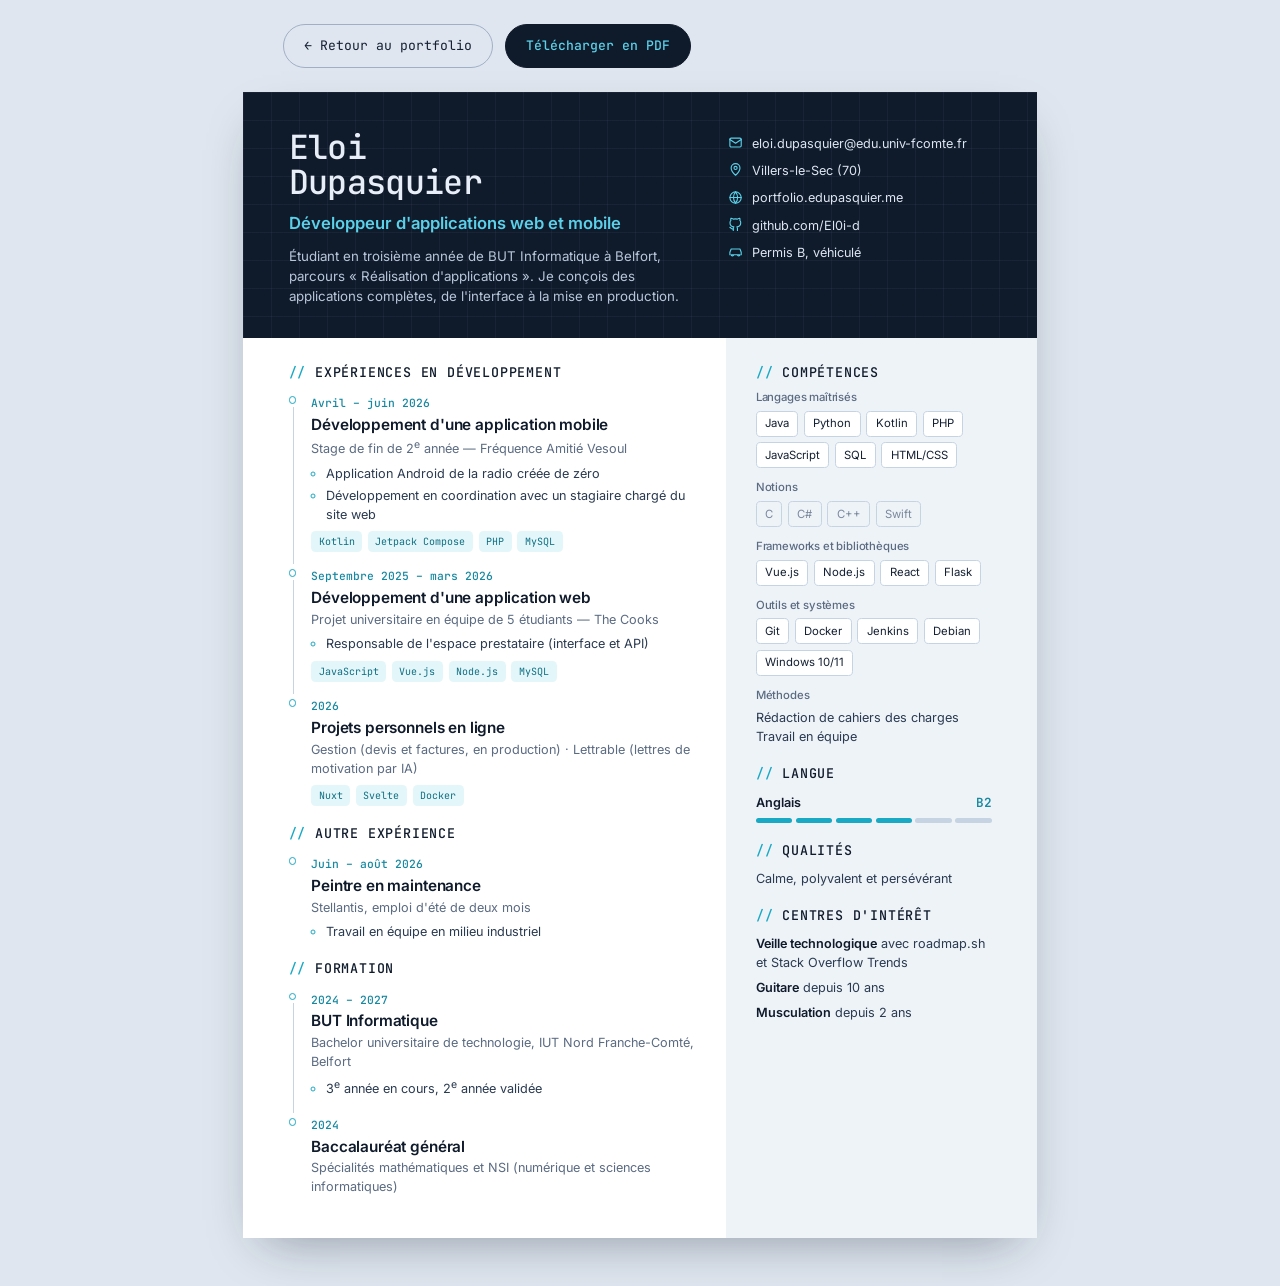
==== cv/index.html @ 11e201c0 "Ajoute des animations et interactions légères (à tester) Terminal animé en tête, lueur de la grille " ====
<!DOCTYPE html>
<html lang="fr">
<head>
<meta charset="UTF-8" />
<meta name="viewport" content="width=device-width, initial-scale=1.0, viewport-fit=cover" />
<title>CV — Eloi Dupasquier, étudiant en BUT Informatique</title>
<meta name="description" content="CV d'Eloi Dupasquier : BUT Informatique (parcours Réalisation d'applications), stage de développement mobile Android, projets Vue.js, Node.js et PHP." />
<meta name="author" content="Eloi Dupasquier" />
<meta name="theme-color" content="#0f1a2b" />
<link rel="canonical" href="https://portfolio.edupasquier.me/cv/" />
<link rel="icon" type="image/svg+xml" href="../favicon.svg" />
<link rel="preconnect" href="https://fonts.googleapis.com" />
<link rel="preconnect" href="https://fonts.gstatic.com" crossorigin />
<link href="https://fonts.googleapis.com/css2?family=Inter:wght@400;500;600&family=JetBrains+Mono:wght@400;500&display=swap" rel="stylesheet" />
<link rel="stylesheet" href="../assets/style.css?v=4" />
</head>
<body class="cv-body">
<a class="skip-link" href="#cv">Aller au CV</a>

<div class="cv-actions">
  <a class="button" href="../index.html">← Retour au portfolio</a>
  <a class="button button--plein" href="eloi-dupasquier-cv.pdf" download>Télécharger en PDF</a>
</div>

<main class="cv" id="cv">
  <header class="cv-top">
    <div>
      <h1>Eloi<br />Dupasquier</h1>
      <p class="cv-role">Développeur d'applications web et mobile</p>
      <p class="cv-intro">Étudiant en troisième année de BUT Informatique à Belfort, parcours « Réalisation d'applications ». Je conçois des applications complètes, de l'interface à la mise en production.</p>
    </div>
    <ul class="cv-coords">
      <li><svg viewBox="0 0 24 24" aria-hidden="true"><rect x="3" y="5" width="18" height="14" rx="2"/><path d="m3 7 9 6 9-6"/></svg><a href="mailto:eloi.dupasquier@edu.univ-fcomte.fr">eloi.dupasquier@edu.univ-fcomte.fr</a></li>
      <li><svg viewBox="0 0 24 24" aria-hidden="true"><path d="M12 21s-7-6.2-7-11.5a7 7 0 0 1 14 0C19 14.8 12 21 12 21Z"/><circle cx="12" cy="9.5" r="2.5"/></svg>Villers-le-Sec (70)</li>
      <li><svg viewBox="0 0 24 24" aria-hidden="true"><circle cx="12" cy="12" r="9"/><path d="M3 12h18M12 3a14 14 0 0 1 0 18M12 3a14 14 0 0 0 0 18"/></svg><a href="https://portfolio.edupasquier.me">portfolio.edupasquier.me</a></li>
      <li><svg viewBox="0 0 24 24" aria-hidden="true"><path d="M9 19c-4 1.3-4-2-6-2.5m12 5v-3.5a3 3 0 0 0-.9-2.3c3-.3 6.1-1.5 6.1-6.6a5.1 5.1 0 0 0-1.4-3.6 4.8 4.8 0 0 0-.1-3.5s-1.1-.4-3.7 1.4a12.6 12.6 0 0 0-6.6 0C5.8 1.6 4.7 2 4.7 2a4.8 4.8 0 0 0-.1 3.5 5.1 5.1 0 0 0-1.4 3.6c0 5.1 3.1 6.3 6.1 6.6a3 3 0 0 0-.9 2.3v3.5"/></svg><a href="https://github.com/el0i-d">github.com/El0i-d</a></li>
      <li><svg viewBox="0 0 24 24" aria-hidden="true"><path d="M5 17h14M5 17a2 2 0 1 0 4 0m6 0a2 2 0 1 0 4 0M3 17v-4l2-5h14l2 5v4"/></svg>Permis B, véhiculé</li>
    </ul>
  </header>

  <div class="cv-main">
    <section class="cv-block">
      <h2>Expériences en développement</h2>
      <ol class="cv-tl">
        <li>
          <span class="cv-when">Avril – juin 2026</span>
          <h3>Développement d'une application mobile</h3>
          <p class="cv-sub">Stage de fin de 2<sup>e</sup> année — Fréquence Amitié Vesoul</p>
          <ul>
            <li>Application Android de la radio créée de zéro</li>
            <li>Développement en coordination avec un stagiaire chargé du site web</li>
          </ul>
          <div class="cv-tags"><span>Kotlin</span><span>Jetpack Compose</span><span>PHP</span><span>MySQL</span></div>
        </li>
        <li>
          <span class="cv-when">Septembre 2025 – mars 2026</span>
          <h3>Développement d'une application web</h3>
          <p class="cv-sub">Projet universitaire en équipe de 5 étudiants — The Cooks</p>
          <ul>
            <li>Responsable de l'espace prestataire (interface et API)</li>
          </ul>
          <div class="cv-tags"><span>JavaScript</span><span>Vue.js</span><span>Node.js</span><span>MySQL</span></div>
        </li>
        <li>
          <span class="cv-when">2026</span>
          <h3>Projets personnels en ligne</h3>
          <p class="cv-sub">Gestion (devis et factures, en production) · Lettrable (lettres de motivation par IA)</p>
          <div class="cv-tags"><span>Nuxt</span><span>Svelte</span><span>Docker</span></div>
        </li>
      </ol>
    </section>

    <section class="cv-block">
      <h2>Autre expérience</h2>
      <ol class="cv-tl">
        <li>
          <span class="cv-when">Juin – août 2026</span>
          <h3>Peintre en maintenance</h3>
          <p class="cv-sub">Stellantis, emploi d'été de deux mois</p>
          <ul>
            <li>Travail en équipe en milieu industriel</li>
          </ul>
        </li>
      </ol>
    </section>

    <section class="cv-block">
      <h2>Formation</h2>
      <ol class="cv-tl">
        <li>
          <span class="cv-when">2024 – 2027</span>
          <h3>BUT Informatique</h3>
          <p class="cv-sub">Bachelor universitaire de technologie, IUT Nord Franche-Comté, Belfort</p>
          <ul>
            <li>3<sup>e</sup> année en cours, 2<sup>e</sup> année validée</li>
          </ul>
        </li>
        <li>
          <span class="cv-when">2024</span>
          <h3>Baccalauréat général</h3>
          <p class="cv-sub">Spécialités mathématiques et NSI (numérique et sciences informatiques)</p>
        </li>
      </ol>
    </section>
  </div>

  <aside class="cv-side">
    <section class="cv-block">
      <h2>Compétences</h2>
      <h3>Langages maîtrisés</h3>
      <div class="cv-chips"><span>Java</span><span>Python</span><span>Kotlin</span><span>PHP</span><span>JavaScript</span><span>SQL</span><span>HTML/CSS</span></div>
      <h3>Notions</h3>
      <div class="cv-chips cv-chips--faible"><span>C</span><span>C#</span><span>C++</span><span>Swift</span></div>
      <h3>Frameworks et bibliothèques</h3>
      <div class="cv-chips"><span>Vue.js</span><span>Node.js</span><span>React</span><span>Flask</span></div>
      <h3>Outils et systèmes</h3>
      <div class="cv-chips"><span>Git</span><span>Docker</span><span>Jenkins</span><span>Debian</span><span>Windows 10/11</span></div>
      <h3>Méthodes</h3>
      <p>Rédaction de cahiers des charges<br />Travail en équipe</p>
    </section>

    <section class="cv-block">
      <h2>Langue</h2>
      <div class="cv-lang"><span>Anglais</span><span>B2</span></div>
      <div class="cv-bar" aria-hidden="true"><i class="on"></i><i class="on"></i><i class="on"></i><i class="on"></i><i></i><i></i></div>
    </section>

    <section class="cv-block">
      <h2>Qualités</h2>
      <p>Calme, polyvalent et persévérant</p>
    </section>

    <section class="cv-block">
      <h2>Centres d'intérêt</h2>
      <p><strong>Veille technologique</strong> avec roadmap.sh et Stack Overflow Trends</p>
      <p><strong>Guitare</strong> depuis 10 ans</p>
      <p><strong>Musculation</strong> depuis 2 ans</p>
    </section>
  </aside>
</main>
</body>
</html>
---- assets/style.css ----
/* =========================================================
   Portfolio — Eloi Dupasquier
   Direction artistique « blueprint », version aérée :
   fond bleu nuit, grille très discrète, JetBrains Mono pour
   les repères, Inter pour le texte, accent cyan rare.
   Peu de cadres : c'est l'espace qui sépare les blocs.
   Tous les réglages visuels sont dans :root.
   ========================================================= */

:root {
  --bg: #0f1a2b;
  --bg-soft: rgba(255, 255, 255, 0.028);
  --grid: rgba(147, 166, 194, 0.055);
  --line: rgba(147, 166, 194, 0.16);
  --text: #e8eef7;
  --muted: #9cadc8;
  --accent: #5ad1e8;
  --accent-soft: rgba(90, 209, 232, 0.1);

  --font-sans: "Inter", system-ui, -apple-system, "Segoe UI", sans-serif;
  --font-mono: "JetBrains Mono", ui-monospace, "SFMono-Regular", Menlo, monospace;

  --wrap: 68rem;
  --narrow: 42rem;
  --gutter: 1.25rem;
  --section: clamp(4.5rem, 11vw, 8rem);
  --radius: 10px;
}

@media (min-width: 48rem) {
  :root { --gutter: 2.5rem; }
}

/* ---------- Base ---------- */

*,
*::before,
*::after { box-sizing: border-box; }

html {
  -webkit-text-size-adjust: 100%;
  text-size-adjust: 100%;
  scroll-behavior: smooth;
}

@media (prefers-reduced-motion: reduce) {
  html { scroll-behavior: auto; }
  *, *::before, *::after { transition: none !important; animation: none !important; }
}

body {
  margin: 0;
  background-color: var(--bg);
  /* Grille du plan, très discrète. */
  background-image:
    linear-gradient(var(--grid) 1px, transparent 1px),
    linear-gradient(90deg, var(--grid) 1px, transparent 1px);
  background-size: 56px 56px;
  color: var(--text);
  font-family: var(--font-sans);
  font-size: 1.0625rem;
  line-height: 1.7;
  -webkit-font-smoothing: antialiased;
  overflow-x: hidden;
}

img { max-width: 100%; height: auto; display: block; }

a { color: var(--accent); text-underline-offset: 3px; }
a:hover { text-decoration-thickness: 2px; }

:focus-visible { outline: 2px solid var(--accent); outline-offset: 3px; border-radius: 2px; }

h1, h2, h3 { line-height: 1.2; margin: 0 0 0.75rem; font-weight: 600; letter-spacing: -0.015em; }
p { margin: 0 0 1.1rem; }
ul { margin: 0 0 1.1rem; padding-left: 1.2rem; }
li { margin-bottom: 0.5rem; }
li::marker { color: var(--accent); }
strong { font-weight: 600; color: var(--text); }
code { font-family: var(--font-mono); font-size: 0.88em; color: var(--accent); }

.wrap { width: 100%; max-width: var(--wrap); margin: 0 auto; padding: 0 var(--gutter); }

/* Les ancres ne passent pas sous l'en-tête collant. */
[id] { scroll-margin-top: 5rem; }

.skip-link {
  position: absolute; left: 1rem; top: -3rem; z-index: 10;
  padding: 0.5rem 1rem; background: var(--accent); color: var(--bg); font-family: var(--font-mono);
}
.skip-link:focus { top: 1rem; }

/* Petites étiquettes monospace : le « langage » du plan. */
.label {
  display: inline-block;
  font-family: var(--font-mono);
  font-size: 0.75rem;
  letter-spacing: 0.06em;
  text-transform: uppercase;
  color: var(--muted);
}
.label::before { content: "// "; color: var(--accent); }
.mono { font-family: var(--font-mono); }

/* ---------- En-tête ---------- */

.site-header {
  position: sticky; top: 0; z-index: 5;
  background: rgba(15, 26, 43, 0.82);
  -webkit-backdrop-filter: blur(10px);
  backdrop-filter: blur(10px);
  border-bottom: 1px solid var(--line);
}
.header-inner { display: flex; align-items: center; justify-content: space-between; gap: 1rem; min-height: 3.75rem; }

.monogram { display: inline-flex; align-items: center; gap: 0.65rem; color: var(--text); text-decoration: none; font-family: var(--font-mono); font-size: 0.85rem; }
.monogram-mark { display: grid; place-items: center; width: 2rem; height: 2rem; border: 1px solid var(--accent); border-radius: 6px; color: var(--accent); font-weight: 500; font-size: 0.8rem; }

.nav { display: flex; align-items: center; gap: 1.5rem; font-family: var(--font-mono); font-size: 0.78rem; }
.nav a { color: var(--muted); text-decoration: none; white-space: nowrap; padding: 0.5rem 0; }
.nav a:hover { color: var(--text); }
.nav .nav-cv { color: var(--accent); border: 1px solid var(--accent); border-radius: 999px; padding: 0.35rem 0.85rem; }
.nav .nav-cv:hover { background: var(--accent-soft); color: var(--accent); }

/* Petit écran : le menu passe à la ligne, tout reste visible. */
@media (max-width: 52rem) {
  .monogram-text { display: none; }
  .header-inner { padding-top: 0.45rem; padding-bottom: 0.45rem; }
  .nav { flex: 1; flex-wrap: wrap; justify-content: flex-end; gap: 0 1rem; }
  .nav a { min-height: 2.25rem; display: inline-flex; align-items: center; }
  [id] { scroll-margin-top: 7rem; }
}

/* ---------- Boutons ---------- */

.button {
  display: inline-flex; align-items: center; gap: 0.4rem;
  min-height: 44px; padding: 0.7rem 1.25rem;
  border: 1px solid var(--line); border-radius: 999px;
  color: var(--text); background: transparent;
  font-family: var(--font-mono); font-size: 0.82rem; text-decoration: none; cursor: pointer;
  transition: border-color 0.15s ease, background 0.15s ease;
}
.button:hover { border-color: var(--accent); }
.button--plein { background: var(--accent); border-color: var(--accent); color: var(--bg); font-weight: 500; }
.button--plein:hover { background: #7adcee; }

/* ---------- Sections ---------- */

.section { padding: var(--section) 0 0; }
.section:last-of-type { padding-bottom: var(--section); }
.section-head { margin-bottom: clamp(2rem, 5vw, 3.5rem); max-width: var(--narrow); }
.section-head h2 { font-size: clamp(1.9rem, 5vw, 2.75rem); margin: 0.75rem 0; }
.section-head p { color: var(--muted); margin: 0; font-size: 1.05rem; }
.sub-head { margin: clamp(2.5rem, 6vw, 4rem) 0 2rem; }

/* ---------- Héro / À propos ---------- */

.hero { padding: clamp(4rem, 12vw, 9rem) 0 0; }
.hero-id { font-family: var(--font-mono); font-size: clamp(1.7rem, 6.5vw, 3.6rem); font-weight: 500; letter-spacing: -0.02em; margin: 0 0 1rem; }
.hero-id .bracket { color: var(--accent); font-weight: 400; }
.hero-sub { font-family: var(--font-mono); color: var(--muted); font-size: 0.85rem; margin-bottom: 2.75rem; }
.hero-sub::before { content: "> "; color: var(--accent); }
.hero-lead { font-size: clamp(1.4rem, 3.6vw, 2.1rem); line-height: 1.35; max-width: 30ch; margin-bottom: 2rem; letter-spacing: -0.01em; }
.hero-text { color: var(--muted); max-width: var(--narrow); }
.hero-actions { display: flex; flex-wrap: wrap; gap: 0.75rem; margin-top: 2.25rem; }

/* Qualités : trois colonnes, sans cadre. */
.traits { display: grid; gap: 2rem; grid-template-columns: 1fr; margin-top: clamp(3.5rem, 8vw, 5.5rem); padding-top: 2.5rem; border-top: 1px solid var(--line); }
@media (min-width: 48rem) { .traits { grid-template-columns: repeat(3, 1fr); gap: 3rem; } }
.trait h3 { font-size: 1.05rem; margin-bottom: 0.5rem; }
.trait h3::before { content: "— "; color: var(--accent); }
.trait p { color: var(--muted); font-size: 0.95rem; margin: 0; }

/* ---------- Projets ---------- */

/* Rangée : image + texte, en alternance sur grand écran. */
.row { display: grid; gap: 2rem; grid-template-columns: 1fr; align-items: center; margin-bottom: clamp(4rem, 9vw, 6.5rem); }
.row:last-child { margin-bottom: 0; }
@media (min-width: 56rem) {
  .row { grid-template-columns: 1.15fr 1fr; gap: 4.5rem; }
  .row--inverse .row-media { order: 2; }
}
.row-media { border-radius: var(--radius); overflow: hidden; background: var(--bg-soft); box-shadow: 0 30px 60px -30px rgba(0, 0, 0, 0.6); }
.row-media img { width: 100%; }
.row-media--phones { display: flex; gap: 1rem; justify-content: center; padding: 2rem 1rem 3.5rem; box-shadow: none; }
.row-media--phones img { width: 42%; max-width: 13rem; border-radius: 18px; box-shadow: 0 25px 50px -25px rgba(0, 0, 0, 0.7); }
.row-media--phones img:nth-child(2) { transform: translateY(1.5rem); }
.row-media--phone { display: flex; justify-content: center; padding: 2rem 1rem 0; box-shadow: none; max-height: 24rem; }
.row-media--phone img { width: 62%; max-width: 15rem; border-radius: 18px 18px 0 0; object-fit: cover; object-position: top; }
.row-body h3 { font-size: clamp(1.5rem, 3.5vw, 2rem); margin: 0.6rem 0 0.9rem; }
.row-body p { color: var(--muted); }

.stack { font-family: var(--font-mono); font-size: 0.78rem; color: var(--muted); margin: 1.25rem 0 1.5rem; }
.stack span + span::before { content: " · "; color: var(--accent); }

.link-arrow { font-family: var(--font-mono); font-size: 0.85rem; text-decoration: none; }
.link-arrow:hover { text-decoration: underline; }

/* Autres projets : simple liste. */
.list { list-style: none; padding: 0; margin: 0; border-top: 1px solid var(--line); }
.list li { margin: 0; border-bottom: 1px solid var(--line); }
.list a { display: grid; gap: 0.25rem 2rem; grid-template-columns: 1fr; padding: 1.5rem 0; color: var(--text); text-decoration: none; }
@media (min-width: 48rem) { .list a { grid-template-columns: 13rem 1fr auto; align-items: baseline; } }
.list a:hover .list-title { color: var(--accent); }
.list-title { font-weight: 600; font-size: 1.1rem; transition: color 0.15s ease; }
.list-desc { color: var(--muted); font-size: 0.95rem; }
.list-meta { font-family: var(--font-mono); font-size: 0.75rem; color: var(--muted); white-space: nowrap; }

/* ---------- Compétences ---------- */

.skill-table { margin: 0 0 clamp(3.5rem, 8vw, 5rem); border-top: 1px solid var(--line); }
.skill-table > div { display: grid; grid-template-columns: 1fr; gap: 0.25rem 2rem; padding: 1rem 0; border-bottom: 1px solid var(--line); }
@media (min-width: 40rem) { .skill-table > div { grid-template-columns: 10rem 1fr; } }
.skill-table dt { font-family: var(--font-mono); font-size: 0.78rem; color: var(--accent); padding-top: 0.15rem; }
.skill-table dd { margin: 0; }
.skill-table .faible { color: var(--muted); }

.but { list-style: none; padding: 0; margin: 0; display: grid; gap: 0 3.5rem; grid-template-columns: 1fr; }
@media (min-width: 56rem) { .but { grid-template-columns: 1fr 1fr; } }
.but li { margin: 0; padding: 1.5rem 0; border-top: 1px solid var(--line); }
.but-head { display: flex; flex-wrap: wrap; justify-content: space-between; align-items: baseline; gap: 0.5rem 1rem; }
.but h3 { font-size: 1.05rem; margin: 0; }
.but h3 .mono { color: var(--accent); font-size: 0.8rem; margin-right: 0.5rem; font-weight: 400; }
.but p { color: var(--muted); font-size: 0.95rem; margin: 0.6rem 0 0; }
.but .proofs { font-size: 0.85rem; }

.level { display: inline-flex; align-items: center; gap: 0.6rem; font-family: var(--font-mono); font-size: 0.72rem; color: var(--muted); }
.level-bar { display: flex; gap: 3px; }
.level-bar span { width: 16px; height: 4px; border-radius: 2px; background: var(--line); }
.level-bar span.on { background: var(--accent); }

/* ---------- Parcours ---------- */

.timeline { list-style: none; padding: 0; margin: 0; max-width: var(--narrow); }
.timeline li { position: relative; padding: 0 0 2.5rem 2rem; margin: 0; border-left: 1px solid var(--line); }
.timeline li:last-child { padding-bottom: 0.5rem; }
.timeline li::before { content: ""; position: absolute; left: -5px; top: 0.5rem; width: 9px; height: 9px; border-radius: 50%; background: var(--bg); border: 2px solid var(--accent); }
.timeline .when { font-family: var(--font-mono); font-size: 0.75rem; color: var(--accent); }
.timeline h3 { font-size: 1.1rem; margin: 0.35rem 0 0.25rem; }
.timeline p { color: var(--muted); margin: 0; }

/* ---------- Veille ---------- */

.cols { display: grid; gap: 2.5rem; grid-template-columns: 1fr; }
@media (min-width: 48rem) { .cols { grid-template-columns: repeat(3, 1fr); gap: 3rem; } }
.cols h3 { font-family: var(--font-mono); font-size: 0.78rem; font-weight: 500; color: var(--accent); text-transform: uppercase; letter-spacing: 0.06em; margin-bottom: 1rem; }
.cols ul { list-style: none; padding: 0; margin: 0; }
.cols li { margin: 0 0 0.85rem; font-size: 0.95rem; color: var(--muted); }

/* ---------- Contact ---------- */

.contact-grid { display: grid; gap: 3.5rem; grid-template-columns: 1fr; }
@media (min-width: 56rem) { .contact-grid { grid-template-columns: 1.4fr 1fr; gap: 5rem; } }

.form { display: grid; gap: 1.5rem; }
.form-row { display: grid; gap: 1.5rem; grid-template-columns: 1fr; }
@media (min-width: 40rem) { .form-row { grid-template-columns: 1fr 1fr; } }
.field label { display: block; font-family: var(--font-mono); font-size: 0.75rem; color: var(--muted); margin-bottom: 0.5rem; }
.field input,
.field textarea {
  display: block;
  width: 100%;
  padding: 0.85rem 1rem;
  /* 16px minimum : sinon Safari iOS zoome dans le champ. */
  font: inherit;
  font-size: 1rem;
  color: var(--text);
  background: var(--bg-soft);
  border: 1px solid var(--line);
  border-radius: 8px;
  -webkit-appearance: none;
  appearance: none;
  transition: border-color 0.15s ease, background 0.15s ease;
}
.field input:focus, .field textarea:focus { outline: none; border-color: var(--accent); background: rgba(90, 209, 232, 0.04); }
.field textarea { min-height: 10rem; resize: vertical; }
.consent { display: flex; gap: 0.75rem; align-items: flex-start; font-size: 0.85rem; color: var(--muted); line-height: 1.55; }
.consent input { margin: 0.2rem 0 0; width: 1.15rem; height: 1.15rem; accent-color: var(--accent); flex: none; }
.form button { justify-self: start; }
.form button:disabled { opacity: 0.6; cursor: wait; }
.form-status { font-size: 0.92rem; min-height: 1.4rem; margin: 0; }
.form-status.ok { color: var(--accent); }
.form-status.err { color: #ffa392; }
.hp { position: absolute; left: -9999px; }

.contact-list { list-style: none; padding: 0; margin: 0; }
.contact-list li { margin: 0; border-bottom: 1px solid var(--line); }
.contact-list li:first-child { border-top: 1px solid var(--line); }
.contact-list a { display: block; padding: 1.1rem 0; text-decoration: none; color: var(--text); word-break: break-word; }
.contact-list a:hover .contact-val { color: var(--accent); }
.contact-list .label { display: block; margin-bottom: 0.2rem; }
.contact-val { font-family: var(--font-mono); font-size: 0.9rem; transition: color 0.15s ease; }

/* ---------- Pied de page ---------- */

.site-footer { padding: 2.5rem 0 3rem; border-top: 1px solid var(--line); color: var(--muted); font-family: var(--font-mono); font-size: 0.75rem; }

/* ---------- Fiches projets ---------- */

.case-hero { padding: clamp(3rem, 9vw, 6rem) 0 0; max-width: 52rem; }
.back { display: inline-block; font-family: var(--font-mono); font-size: 0.8rem; text-decoration: none; margin-bottom: 2.5rem; padding: 0.5rem 0; }
.case-hero h1 { font-size: clamp(2rem, 6vw, 3.25rem); margin: 0.75rem 0 1.25rem; }
.case-hero .lead { font-size: clamp(1.1rem, 2.6vw, 1.35rem); color: var(--muted); max-width: 46rem; line-height: 1.6; }

.facts { display: flex; flex-wrap: wrap; gap: 1.25rem 3rem; margin: 2.5rem 0 0; padding: 1.5rem 0; border-top: 1px solid var(--line); border-bottom: 1px solid var(--line); }
.facts dt { font-family: var(--font-mono); font-size: 0.7rem; color: var(--muted); text-transform: uppercase; letter-spacing: 0.06em; }
.facts dd { margin: 0.25rem 0 0; font-size: 0.98rem; }
.links { display: flex; flex-wrap: wrap; gap: 0.75rem; margin-top: 1.75rem; }
.note { font-size: 0.82rem; color: var(--muted); font-family: var(--font-mono); margin-top: 1rem; }

.case-body { max-width: var(--narrow); }
.case-section { padding-top: clamp(3.5rem, 8vw, 5rem); }
.case-section h2 { font-size: clamp(1.4rem, 3.5vw, 1.75rem); margin-bottom: 1.25rem; }
.case-section h2 .mono { display: block; font-size: 0.75rem; color: var(--accent); font-weight: 400; margin-bottom: 0.5rem; letter-spacing: 0.04em; }

/* Figures numérotées et expliquées. Elles débordent de la colonne de
   texte sur grand écran pour laisser respirer les captures. */
.figures { display: grid; gap: clamp(3rem, 7vw, 4.5rem); margin: 2.5rem 0 0; }
@media (min-width: 72rem) { .figures { width: min(calc(100% + 18rem), calc(100vw - 2 * var(--gutter))); } }
.figure { margin: 0; display: grid; gap: 1.25rem; grid-template-columns: 1fr; align-items: start; }
.figure img { border-radius: var(--radius); box-shadow: 0 30px 60px -30px rgba(0, 0, 0, 0.6); background: #fff; }
.figure--phone img { width: 58%; max-width: 13rem; border-radius: 18px; justify-self: center; }
@media (min-width: 40rem) {
  .figure--phone { grid-template-columns: 14rem 1fr; gap: 2.5rem; align-items: center; }
  .figure--phone img { width: 100%; }
}
.figure figcaption { font-size: 0.95rem; color: var(--muted); max-width: var(--narrow); }
.fig-num { display: block; font-family: var(--font-mono); font-size: 0.72rem; color: var(--accent); letter-spacing: 0.06em; text-transform: uppercase; margin-bottom: 0.35rem; }
.figure figcaption strong { display: block; font-size: 1.02rem; margin-bottom: 0.4rem; }
.figure figcaption p { margin: 0; }

/* Schéma d'architecture : des blocs reliés par des flèches. */
.archi { list-style: none; padding: 0; margin: 1.5rem 0; display: flex; flex-direction: column; align-items: stretch; gap: 2rem; }
.archi li { position: relative; margin: 0; padding: 1rem; border: 1px solid var(--line); border-radius: var(--radius); background: var(--bg-soft); text-align: center; }
.archi li strong { display: block; font-family: var(--font-mono); font-weight: 500; font-size: 0.85rem; color: var(--accent); }
.archi li span { display: block; font-size: 0.85rem; color: var(--muted); }
.archi li + li::before { content: "↓"; position: absolute; top: -1.8rem; left: 50%; transform: translateX(-50%); color: var(--accent); font-family: var(--font-mono); }
@media (min-width: 48rem) {
  .archi { flex-direction: row; align-items: center; gap: 2.5rem; }
  .archi li { flex: 1; }
  .archi li + li::before { content: "→"; top: 50%; left: -1.8rem; transform: translateY(-50%); }
}
.archi-note { font-size: 0.9rem; color: var(--muted); }

/* Défis et solutions */
.challenges { list-style: none; padding: 0; margin: 0; counter-reset: defi; }
.challenges li { counter-increment: defi; position: relative; padding: 0 0 1.75rem 3rem; margin: 0; }
.challenges li::before { content: counter(defi, decimal-leading-zero); position: absolute; left: 0; top: 0.1rem; font-family: var(--font-mono); font-size: 0.85rem; color: var(--accent); }
.challenges li > strong { display: block; margin-bottom: 0.35rem; }
.challenges p { margin: 0; color: var(--muted); }

.compare { width: 100%; border-collapse: collapse; font-size: 0.92rem; margin: 0.5rem 0 1.5rem; }
.compare th, .compare td { text-align: left; padding: 0.85rem 0.75rem; border-bottom: 1px solid var(--line); vertical-align: top; }
.compare th { font-family: var(--font-mono); font-weight: 500; font-size: 0.72rem; color: var(--accent); text-transform: uppercase; letter-spacing: 0.05em; }
.table-wrap { overflow-x: auto; }

pre.code { overflow-x: auto; padding: 1.25rem; background: rgba(0, 0, 0, 0.25); border: 1px solid var(--line); border-radius: var(--radius); font-family: var(--font-mono); font-size: 0.8rem; line-height: 1.6; color: var(--text); margin: 0; }

.case-nav { display: flex; justify-content: space-between; gap: 1rem; flex-wrap: wrap; margin-top: var(--section); padding: 2rem 0; border-top: 1px solid var(--line); font-family: var(--font-mono); font-size: 0.85rem; }
.case-nav a { text-decoration: none; padding: 0.5rem 0; }

/* =========================================================
   CV (page web + export PDF A4) : mise en page de ton CV,
   couleurs et polices du site.
   ========================================================= */

.cv-body { background: #dfe6ef; color: #142033; font-size: 15px; line-height: 1.5; }
.cv-actions { max-width: 210mm; margin: 1.5rem auto; padding: 0 var(--gutter); display: flex; gap: 0.75rem; flex-wrap: wrap; }
.cv-actions .button { color: #142033; border-color: #9fb0c6; }
.cv-actions .button--plein { background: var(--bg); color: var(--accent); border-color: var(--bg); }

.cv { width: 210mm; min-height: 297mm; margin: 0 auto 3rem; background: #fff; display: grid; grid-template-columns: 1.55fr 1fr; grid-template-rows: auto 1fr; box-shadow: 0 20px 50px -20px rgba(15, 26, 43, 0.4); }
.cv-top { grid-column: 1 / -1; display: grid; grid-template-columns: 1.55fr 1fr; gap: 8mm; padding: 10mm 12mm 8mm; background-color: var(--bg); background-image: linear-gradient(rgba(147, 166, 194, 0.07) 1px, transparent 1px), linear-gradient(90deg, rgba(147, 166, 194, 0.07) 1px, transparent 1px); background-size: 28px 28px; color: #e8eef7; }
.cv-top h1 { font-family: var(--font-mono); font-weight: 500; font-size: 25pt; line-height: 1.05; letter-spacing: -0.02em; margin: 0 0 3mm; }
.cv-role { color: var(--accent); font-weight: 600; font-size: 12.5pt; margin: 0 0 3mm; }
.cv-intro { color: #b8c6da; font-size: 10pt; margin: 0; }
.cv-coords { list-style: none; padding: 0; margin: 1mm 0 0; font-size: 9.5pt; }
.cv-coords li { display: flex; gap: 2.5mm; align-items: flex-start; margin: 0 0 2.2mm; color: #dce5f1; }
.cv-coords li::marker { content: none; }
.cv-coords svg { width: 4mm; height: 4mm; flex: none; margin-top: 0.4mm; stroke: var(--accent); fill: none; stroke-width: 1.8; stroke-linecap: round; stroke-linejoin: round; }
.cv-coords a { color: inherit; text-decoration: none; }

.cv-main { padding: 7mm 8mm 6mm 12mm; }
.cv-side { padding: 7mm 12mm 6mm 8mm; background: #eef3f8; }
.cv h2 { font-family: var(--font-mono); font-size: 10pt; font-weight: 500; text-transform: uppercase; letter-spacing: 0.06em; color: #0f1a2b; margin: 0 0 3mm; }
.cv h2::before { content: "// "; color: #1aa9c5; }
.cv-block { margin-bottom: 5mm; }

.cv-tl { list-style: none; padding: 0; margin: 0; }
.cv-tl > li { position: relative; padding: 0 0 3.2mm 6mm; margin: 0; }
.cv-tl > li:last-child { padding-bottom: 0; }
.cv-tl > li::before { content: ""; position: absolute; left: 0; top: 1.3mm; width: 2mm; height: 2mm; border-radius: 50%; border: 1.5px solid #1aa9c5; background: #fff; }
.cv-tl > li:not(:last-child)::after { content: ""; position: absolute; left: 1.15mm; top: 4mm; bottom: 0; width: 1px; background: #c5d3e2; }
.cv-when { font-family: var(--font-mono); font-size: 8.5pt; color: #1688a0; font-weight: 500; }
.cv-tl h3 { font-size: 11.5pt; margin: 0.6mm 0; color: #0f1a2b; letter-spacing: -0.01em; }
.cv-sub { font-size: 9.5pt; color: #5b6b82; margin: 0; }
.cv-tl ul { margin: 1.5mm 0 0; padding-left: 4mm; font-size: 9.5pt; color: #2a3a50; }
.cv-tl ul li { margin: 0 0 0.8mm; }
.cv-tl ul li::marker { color: #1aa9c5; }
.cv-tags { display: flex; flex-wrap: wrap; gap: 1.5mm; margin-top: 2mm; }
.cv-tags span { font-family: var(--font-mono); font-size: 7.5pt; padding: 0.8mm 2mm; border-radius: 1.2mm; background: #e3f6fa; color: #0f6e82; }

.cv-side h3 { font-size: 8.5pt; color: #5b6b82; font-weight: 500; margin: 3.5mm 0 1.6mm; }
.cv-side h3:first-of-type { margin-top: 0; }
.cv-chips { display: flex; flex-wrap: wrap; gap: 1.5mm; }
.cv-chips span { font-size: 8.5pt; padding: 0.9mm 2.2mm; border: 1px solid #c5d3e2; border-radius: 1.2mm; background: #fff; color: #142033; }
.cv-chips--faible span { color: #7a889c; background: transparent; }
.cv-side p { font-size: 9.5pt; margin: 0 0 1.5mm; color: #2a3a50; }
.cv-side p strong { color: #0f1a2b; }
.cv-lang { display: flex; justify-content: space-between; font-size: 9.5pt; font-weight: 600; color: #0f1a2b; }
.cv-lang span:last-child { color: #1688a0; font-family: var(--font-mono); }
.cv-bar { display: grid; grid-template-columns: repeat(6, 1fr); gap: 1mm; margin-top: 1.8mm; }
.cv-bar i { height: 1.2mm; border-radius: 1mm; background: #c5d3e2; }
.cv-bar i.on { background: #1aa9c5; }

@media screen and (max-width: 220mm) {
  /* Sur téléphone : le CV s'empile sur une colonne. */
  .cv { width: auto; min-height: 0; margin: 0 var(--gutter) 2rem; grid-template-columns: 1fr; }
  .cv-top { grid-template-columns: 1fr; padding: 1.5rem; }
  .cv-top h1 { font-size: 2rem; }
  .cv-main, .cv-side { padding: 1.5rem; }
}

@media print {
  @page { size: A4; margin: 0; }
  html, body.cv-body { background: #fff; }
  body { -webkit-print-color-adjust: exact; print-color-adjust: exact; }
  .cv-actions, .skip-link { display: none; }
  .cv { margin: 0; box-shadow: none; height: 297mm; overflow: hidden; }
}

/* Technologies d'une fiche : une ligne séparée par des points. */
.tags { list-style: none; padding: 0; margin: 1.5rem 0 0; display: flex; flex-wrap: wrap; gap: 0.25rem 0; font-family: var(--font-mono); font-size: 0.78rem; color: var(--muted); }
.tags li { margin: 0; }
.tags li + li::before { content: " · "; color: var(--accent); white-space: pre; }
.case-hero .back { display: block; width: fit-content; }

/* =========================================================
   Animations et interactions (assets/anim.js)
   Discrètes, une seule fois quand c'est possible, et coupées
   si le visiteur a demandé à réduire les animations.
   ========================================================= */

/* Le contenu passe au-dessus de la lueur de la grille. */
main, .site-footer { position: relative; z-index: 1; }

/* ---------- Terminal animé en tête ---------- */
.hero-cmd-line { font-family: var(--font-mono); font-size: 0.9rem; color: var(--muted); margin: 0 0 1rem; }
.hero-cmd-line .prompt { color: var(--accent); }
.caret { display: inline-block; width: 0.55em; height: 1.05em; margin-left: 2px; vertical-align: -0.15em; background: var(--accent); animation: clignote 1.1s steps(1) infinite; }
@keyframes clignote { 50% { opacity: 0; } }
.cache { visibility: hidden; }
.apparait { animation: apparait 0.55s ease-out both; }
@keyframes apparait { from { opacity: 0; transform: translateY(6px); } to { opacity: 1; transform: none; } }

/* ---------- Grille qui réagit à la souris ---------- */
.grid-glow {
  position: fixed; inset: 0; z-index: 0; pointer-events: none;
  background-image:
    linear-gradient(rgba(90, 209, 232, 0.35) 1px, transparent 1px),
    linear-gradient(90deg, rgba(90, 209, 232, 0.35) 1px, transparent 1px);
  background-size: 56px 56px;
  /* Seule une zone ronde autour du curseur est visible. */
  -webkit-mask-image: radial-gradient(220px circle at var(--x, -999px) var(--y, -999px), #000, transparent 70%);
  mask-image: radial-gradient(220px circle at var(--x, -999px) var(--y, -999px), #000, transparent 70%);
  opacity: 0;
  transition: opacity 0.4s ease;
}
.grid-glow.actif { opacity: 1; }

/* ---------- Progression de lecture ---------- */
.progress { position: absolute; left: 0; right: 0; bottom: -1px; height: 2px; background: var(--accent); transform: scaleX(0); transform-origin: left; pointer-events: none; }
.nav a.actif { color: var(--text); }
.nav a.actif:not(.nav-cv) { box-shadow: inset 0 -2px 0 var(--accent); }

/* ---------- Filtres de projets ---------- */
.filters { display: flex; flex-wrap: wrap; align-items: center; gap: 0.5rem; margin: -1rem 0 clamp(2.5rem, 6vw, 3.5rem); }
.filters[hidden] { display: none; }
.filters button {
  min-height: 36px; padding: 0.35rem 0.9rem; border: 1px solid var(--line); border-radius: 999px;
  background: transparent; color: var(--muted); font-family: var(--font-mono); font-size: 0.75rem; cursor: pointer;
  transition: color 0.15s ease, border-color 0.15s ease, background 0.15s ease;
}
.filters button:hover { color: var(--text); border-color: var(--muted); }
.filters button[aria-pressed="true"] { color: var(--bg); background: var(--accent); border-color: var(--accent); }
.filters-status { font-family: var(--font-mono); font-size: 0.75rem; color: var(--muted); margin-left: 0.5rem; }
[data-tech] { transition: opacity 0.35s ease, filter 0.35s ease; }
.estompe { opacity: 0.22; filter: grayscale(1); }

/* ---------- Schémas animés : un point de données circule ---------- */
.archi li + li::after {
  content: ""; position: absolute; left: 50%; top: -2rem;
  width: 7px; height: 7px; margin-left: -3.5px; border-radius: 50%;
  background: var(--accent); box-shadow: 0 0 10px var(--accent);
  animation: flux-v 2.4s ease-in-out infinite;
  opacity: 0;
}
.archi li:nth-child(3)::after { animation-delay: 1.2s; }
@keyframes flux-v { 0% { transform: translateY(0); opacity: 0; } 15% { opacity: 1; } 60% { transform: translateY(1.6rem); opacity: 1; } 75%, 100% { transform: translateY(1.6rem); opacity: 0; } }
@media (min-width: 48rem) {
  .archi li + li::after { left: -2.4rem; top: 50%; margin: -3.5px 0 0; animation-name: flux-h; }
  @keyframes flux-h { 0% { transform: translateX(0); opacity: 0; } 15% { opacity: 1; } 60% { transform: translateX(2rem); opacity: 1; } 75%, 100% { transform: translateX(2rem); opacity: 0; } }
}

@media (prefers-reduced-motion: reduce) {
  .caret { animation: none; }
  .archi li + li::after, .grid-glow { display: none; }
}
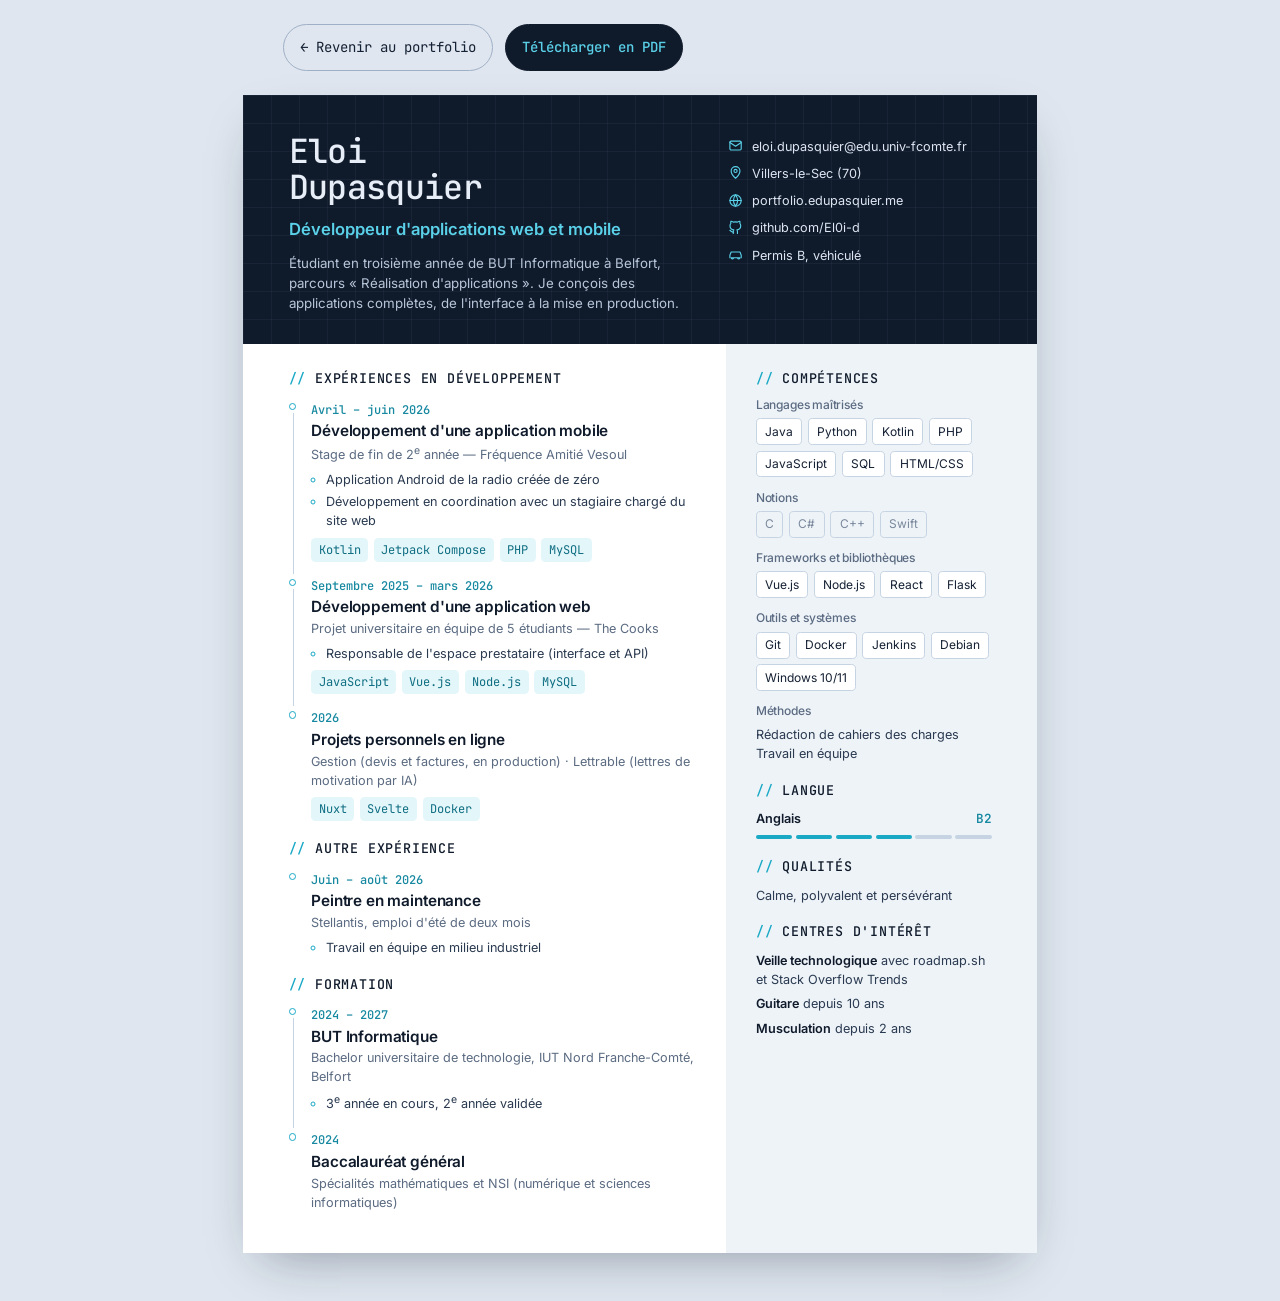
==== commit 2048f489: "Applique l'audit UX : zones de clic, menu mobile, formulaire et mouvements Co-Authored-By: Claude Op" ====
--- a/cv/index.html
+++ b/cv/index.html
@@ -12,13 +12,13 @@
 <link rel="preconnect" href="https://fonts.googleapis.com" />
 <link rel="preconnect" href="https://fonts.gstatic.com" crossorigin />
 <link href="https://fonts.googleapis.com/css2?family=Inter:wght@400;500;600&family=JetBrains+Mono:wght@400;500&display=swap" rel="stylesheet" />
-<link rel="stylesheet" href="../assets/style.css?v=4" />
+<link rel="stylesheet" href="../assets/style.css?v=7" />
 </head>
 <body class="cv-body">
 <a class="skip-link" href="#cv">Aller au CV</a>
 
 <div class="cv-actions">
-  <a class="button" href="../index.html">← Retour au portfolio</a>
+  <a class="button" href="../index.html">← Revenir au portfolio</a>
   <a class="button button--plein" href="eloi-dupasquier-cv.pdf" download>Télécharger en PDF</a>
 </div>
 
--- a/assets/style.css
+++ b/assets/style.css
@@ -21,13 +21,13 @@
   --font-mono: "JetBrains Mono", ui-monospace, "SFMono-Regular", Menlo, monospace;
 
   --wrap: 68rem;
-  --narrow: 42rem;
+  --narrow: 68ch;
   --gutter: 1.25rem;
   --section: clamp(4.5rem, 11vw, 8rem);
   --radius: 10px;
 }
 
-@media (min-width: 48rem) {
+@media (min-width: 768px) {
   :root { --gutter: 2.5rem; }
 }
 
@@ -45,7 +45,7 @@
 
 @media (prefers-reduced-motion: reduce) {
   html { scroll-behavior: auto; }
-  *, *::before, *::after { transition: none !important; animation: none !important; }
+  *, *::before, *::after { transition: none!important; animation: none !important; }
 }
 
 body {
@@ -58,8 +58,8 @@
   background-size: 56px 56px;
   color: var(--text);
   font-family: var(--font-sans);
-  font-size: 1.0625rem;
-  line-height: 1.7;
+  font-size: 1rem;
+  line-height: 1.6;
   -webkit-font-smoothing: antialiased;
   overflow-x: hidden;
 }
@@ -72,8 +72,8 @@
 :focus-visible { outline: 2px solid var(--accent); outline-offset: 3px; border-radius: 2px; }
 
 h1, h2, h3 { line-height: 1.2; margin: 0 0 0.75rem; font-weight: 600; letter-spacing: -0.015em; }
-p { margin: 0 0 1.1rem; }
-ul { margin: 0 0 1.1rem; padding-left: 1.2rem; }
+p { margin: 0 0 1rem; }
+ul { margin: 0 0 1rem; padding-left: 1rem; }
 li { margin-bottom: 0.5rem; }
 li::marker { color: var(--accent); }
 strong { font-weight: 600; color: var(--text); }
@@ -109,23 +109,27 @@
   background: rgba(15, 26, 43, 0.82);
   -webkit-backdrop-filter: blur(10px);
   backdrop-filter: blur(10px);
-  border-bottom: 1px solid var(--line);
+  /* Bordure contrastée (≥ 3:1) : condition pour garder le flou. */
+  border-bottom: 1px solid #4f6383;
+}
+@supports not ((backdrop-filter: blur(1px)) or (-webkit-backdrop-filter: blur(1px))) {
+  .site-header { background: var(--bg); }
 }
 .header-inner { display: flex; align-items: center; justify-content: space-between; gap: 1rem; min-height: 3.75rem; }
 
-.monogram { display: inline-flex; align-items: center; gap: 0.65rem; color: var(--text); text-decoration: none; font-family: var(--font-mono); font-size: 0.85rem; }
-.monogram-mark { display: grid; place-items: center; width: 2rem; height: 2rem; border: 1px solid var(--accent); border-radius: 6px; color: var(--accent); font-weight: 500; font-size: 0.8rem; }
-
-.nav { display: flex; align-items: center; gap: 1.5rem; font-family: var(--font-mono); font-size: 0.78rem; }
+.monogram { display: inline-flex; align-items: center; gap: 0.75rem; color: var(--text); text-decoration: none; font-family: var(--font-mono); font-size: 0.875rem; }
+.monogram-mark { display: grid; place-items: center; width: 2rem; height: 2rem; border: 1px solid var(--accent); border-radius: 6px; color: var(--accent); font-weight: 500; font-size: 0.875rem; }
+
+.nav { display: flex; align-items: center; gap: 1.5rem; font-family: var(--font-mono); font-size: 0.75rem; }
 .nav a { color: var(--muted); text-decoration: none; white-space: nowrap; padding: 0.5rem 0; }
 .nav a:hover { color: var(--text); }
-.nav .nav-cv { color: var(--accent); border: 1px solid var(--accent); border-radius: 999px; padding: 0.35rem 0.85rem; }
+.nav .nav-cv { color: var(--accent); border: 1px solid var(--accent); border-radius: 999px; padding: 0.25rem 0.75rem; }
 .nav .nav-cv:hover { background: var(--accent-soft); color: var(--accent); }
 
 /* Petit écran : le menu passe à la ligne, tout reste visible. */
-@media (max-width: 52rem) {
+@media (max-width: 767.98px) {
   .monogram-text { display: none; }
-  .header-inner { padding-top: 0.45rem; padding-bottom: 0.45rem; }
+  .header-inner { padding-top: 0.5rem; padding-bottom: 0.5rem; }
   .nav { flex: 1; flex-wrap: wrap; justify-content: flex-end; gap: 0 1rem; }
   .nav a { min-height: 2.25rem; display: inline-flex; align-items: center; }
   [id] { scroll-margin-top: 7rem; }
@@ -134,12 +138,12 @@
 /* ---------- Boutons ---------- */
 
 .button {
-  display: inline-flex; align-items: center; gap: 0.4rem;
-  min-height: 44px; padding: 0.7rem 1.25rem;
+  display: inline-flex; align-items: center; gap: 0.5rem;
+  min-height: 44px; padding: 0.75rem 1rem;
   border: 1px solid var(--line); border-radius: 999px;
   color: var(--text); background: transparent;
-  font-family: var(--font-mono); font-size: 0.82rem; text-decoration: none; cursor: pointer;
-  transition: border-color 0.15s ease, background 0.15s ease;
+  font-family: var(--font-mono); font-size: 0.875rem; text-decoration: none; cursor: pointer;
+  transition: none;
 }
 .button:hover { border-color: var(--accent); }
 .button--plein { background: var(--accent); border-color: var(--accent); color: var(--bg); font-weight: 500; }
@@ -151,7 +155,7 @@
 .section:last-of-type { padding-bottom: var(--section); }
 .section-head { margin-bottom: clamp(2rem, 5vw, 3.5rem); max-width: var(--narrow); }
 .section-head h2 { font-size: clamp(1.9rem, 5vw, 2.75rem); margin: 0.75rem 0; }
-.section-head p { color: var(--muted); margin: 0; font-size: 1.05rem; }
+.section-head p { color: var(--muted); margin: 0; font-size: 1rem; }
 .sub-head { margin: clamp(2.5rem, 6vw, 4rem) 0 2rem; }
 
 /* ---------- Héro / À propos ---------- */
@@ -159,25 +163,25 @@
 .hero { padding: clamp(4rem, 12vw, 9rem) 0 0; }
 .hero-id { font-family: var(--font-mono); font-size: clamp(1.7rem, 6.5vw, 3.6rem); font-weight: 500; letter-spacing: -0.02em; margin: 0 0 1rem; }
 .hero-id .bracket { color: var(--accent); font-weight: 400; }
-.hero-sub { font-family: var(--font-mono); color: var(--muted); font-size: 0.85rem; margin-bottom: 2.75rem; }
+.hero-sub { font-family: var(--font-mono); color: var(--muted); font-size: 0.875rem; margin-bottom: 3rem; }
 .hero-sub::before { content: "> "; color: var(--accent); }
-.hero-lead { font-size: clamp(1.4rem, 3.6vw, 2.1rem); line-height: 1.35; max-width: 30ch; margin-bottom: 2rem; letter-spacing: -0.01em; }
+.hero-lead { font-size: clamp(1.4rem, 3.6vw, 2.1rem); line-height: 1.25; max-width: 30ch; margin-bottom: 2rem; letter-spacing: -0.01em; }
 .hero-text { color: var(--muted); max-width: var(--narrow); }
-.hero-actions { display: flex; flex-wrap: wrap; gap: 0.75rem; margin-top: 2.25rem; }
+.hero-actions { display: flex; flex-wrap: wrap; gap: 0.75rem; margin-top: 2rem; }
 
 /* Qualités : trois colonnes, sans cadre. */
 .traits { display: grid; gap: 2rem; grid-template-columns: 1fr; margin-top: clamp(3.5rem, 8vw, 5.5rem); padding-top: 2.5rem; border-top: 1px solid var(--line); }
-@media (min-width: 48rem) { .traits { grid-template-columns: repeat(3, 1fr); gap: 3rem; } }
-.trait h3 { font-size: 1.05rem; margin-bottom: 0.5rem; }
+@media (min-width: 768px) { .traits { grid-template-columns: repeat(3, 1fr); gap: 3rem; } }
+.trait h3 { font-size: 1rem; margin-bottom: 0.5rem; }
 .trait h3::before { content: "— "; color: var(--accent); }
-.trait p { color: var(--muted); font-size: 0.95rem; margin: 0; }
+.trait p { color: var(--muted); font-size: 1rem; margin: 0; }
 
 /* ---------- Projets ---------- */
 
 /* Rangée : image + texte, en alternance sur grand écran. */
 .row { display: grid; gap: 2rem; grid-template-columns: 1fr; align-items: center; margin-bottom: clamp(4rem, 9vw, 6.5rem); }
 .row:last-child { margin-bottom: 0; }
-@media (min-width: 56rem) {
+@media (min-width: 768px) {
   .row { grid-template-columns: 1.15fr 1fr; gap: 4.5rem; }
   .row--inverse .row-media { order: 2; }
 }
@@ -188,44 +192,44 @@
 .row-media--phones img:nth-child(2) { transform: translateY(1.5rem); }
 .row-media--phone { display: flex; justify-content: center; padding: 2rem 1rem 0; box-shadow: none; max-height: 24rem; }
 .row-media--phone img { width: 62%; max-width: 15rem; border-radius: 18px 18px 0 0; object-fit: cover; object-position: top; }
-.row-body h3 { font-size: clamp(1.5rem, 3.5vw, 2rem); margin: 0.6rem 0 0.9rem; }
+.row-body h3 { font-size: clamp(1.5rem, 3.5vw, 2rem); margin: 0.5rem 0 1rem; }
 .row-body p { color: var(--muted); }
 
-.stack { font-family: var(--font-mono); font-size: 0.78rem; color: var(--muted); margin: 1.25rem 0 1.5rem; }
+.stack { font-family: var(--font-mono); font-size: 0.75rem; color: var(--muted); margin: 1rem 0 1.5rem; }
 .stack span + span::before { content: " · "; color: var(--accent); }
 
-.link-arrow { font-family: var(--font-mono); font-size: 0.85rem; text-decoration: none; }
+.link-arrow { font-family: var(--font-mono); font-size: 0.875rem; text-decoration: none; }
 .link-arrow:hover { text-decoration: underline; }
 
 /* Autres projets : simple liste. */
 .list { list-style: none; padding: 0; margin: 0; border-top: 1px solid var(--line); }
 .list li { margin: 0; border-bottom: 1px solid var(--line); }
 .list a { display: grid; gap: 0.25rem 2rem; grid-template-columns: 1fr; padding: 1.5rem 0; color: var(--text); text-decoration: none; }
-@media (min-width: 48rem) { .list a { grid-template-columns: 13rem 1fr auto; align-items: baseline; } }
+@media (min-width: 768px) { .list a { grid-template-columns: 13rem 1fr auto; align-items: baseline; } }
 .list a:hover .list-title { color: var(--accent); }
-.list-title { font-weight: 600; font-size: 1.1rem; transition: color 0.15s ease; }
-.list-desc { color: var(--muted); font-size: 0.95rem; }
+.list-title { font-weight: 600; font-size: 1.1rem; transition: none; }
+.list-desc { color: var(--muted); font-size: 1rem; }
 .list-meta { font-family: var(--font-mono); font-size: 0.75rem; color: var(--muted); white-space: nowrap; }
 
 /* ---------- Compétences ---------- */
 
 .skill-table { margin: 0 0 clamp(3.5rem, 8vw, 5rem); border-top: 1px solid var(--line); }
 .skill-table > div { display: grid; grid-template-columns: 1fr; gap: 0.25rem 2rem; padding: 1rem 0; border-bottom: 1px solid var(--line); }
-@media (min-width: 40rem) { .skill-table > div { grid-template-columns: 10rem 1fr; } }
-.skill-table dt { font-family: var(--font-mono); font-size: 0.78rem; color: var(--accent); padding-top: 0.15rem; }
+@media (min-width: 768px) { .skill-table > div { grid-template-columns: 10rem 1fr; } }
+.skill-table dt { font-family: var(--font-mono); font-size: 0.75rem; color: var(--accent); padding-top: 0.25rem; }
 .skill-table dd { margin: 0; }
 .skill-table .faible { color: var(--muted); }
 
 .but { list-style: none; padding: 0; margin: 0; display: grid; gap: 0 3.5rem; grid-template-columns: 1fr; }
-@media (min-width: 56rem) { .but { grid-template-columns: 1fr 1fr; } }
+@media (min-width: 768px) { .but { grid-template-columns: 1fr 1fr; } }
 .but li { margin: 0; padding: 1.5rem 0; border-top: 1px solid var(--line); }
 .but-head { display: flex; flex-wrap: wrap; justify-content: space-between; align-items: baseline; gap: 0.5rem 1rem; }
-.but h3 { font-size: 1.05rem; margin: 0; }
-.but h3 .mono { color: var(--accent); font-size: 0.8rem; margin-right: 0.5rem; font-weight: 400; }
-.but p { color: var(--muted); font-size: 0.95rem; margin: 0.6rem 0 0; }
-.but .proofs { font-size: 0.85rem; }
-
-.level { display: inline-flex; align-items: center; gap: 0.6rem; font-family: var(--font-mono); font-size: 0.72rem; color: var(--muted); }
+.but h3 { font-size: 1rem; margin: 0; }
+.but h3 .mono { color: var(--accent); font-size: 0.875rem; margin-right: 0.5rem; font-weight: 400; }
+.but p { color: var(--muted); font-size: 1rem; margin: 0.5rem 0 0; }
+.but .proofs { font-size: 0.875rem; }
+
+.level { display: inline-flex; align-items: center; gap: 0.5rem; font-family: var(--font-mono); font-size: 0.75rem; color: var(--muted); }
 .level-bar { display: flex; gap: 3px; }
 .level-bar span { width: 16px; height: 4px; border-radius: 2px; background: var(--line); }
 .level-bar span.on { background: var(--accent); }
@@ -237,31 +241,31 @@
 .timeline li:last-child { padding-bottom: 0.5rem; }
 .timeline li::before { content: ""; position: absolute; left: -5px; top: 0.5rem; width: 9px; height: 9px; border-radius: 50%; background: var(--bg); border: 2px solid var(--accent); }
 .timeline .when { font-family: var(--font-mono); font-size: 0.75rem; color: var(--accent); }
-.timeline h3 { font-size: 1.1rem; margin: 0.35rem 0 0.25rem; }
+.timeline h3 { font-size: 1.1rem; margin: 0.25rem 0 0.25rem; }
 .timeline p { color: var(--muted); margin: 0; }
 
 /* ---------- Veille ---------- */
 
 .cols { display: grid; gap: 2.5rem; grid-template-columns: 1fr; }
-@media (min-width: 48rem) { .cols { grid-template-columns: repeat(3, 1fr); gap: 3rem; } }
-.cols h3 { font-family: var(--font-mono); font-size: 0.78rem; font-weight: 500; color: var(--accent); text-transform: uppercase; letter-spacing: 0.06em; margin-bottom: 1rem; }
+@media (min-width: 768px) { .cols { grid-template-columns: repeat(3, 1fr); gap: 3rem; } }
+.cols h3 { font-family: var(--font-mono); font-size: 0.75rem; font-weight: 500; color: var(--accent); text-transform: uppercase; letter-spacing: 0.06em; margin-bottom: 1rem; }
 .cols ul { list-style: none; padding: 0; margin: 0; }
-.cols li { margin: 0 0 0.85rem; font-size: 0.95rem; color: var(--muted); }
+.cols li { margin: 0 0 0.75rem; font-size: 1rem; color: var(--muted); }
 
 /* ---------- Contact ---------- */
 
 .contact-grid { display: grid; gap: 3.5rem; grid-template-columns: 1fr; }
-@media (min-width: 56rem) { .contact-grid { grid-template-columns: 1.4fr 1fr; gap: 5rem; } }
+@media (min-width: 768px) { .contact-grid { grid-template-columns: 1.4fr 1fr; gap: 5rem; } }
 
 .form { display: grid; gap: 1.5rem; }
 .form-row { display: grid; gap: 1.5rem; grid-template-columns: 1fr; }
-@media (min-width: 40rem) { .form-row { grid-template-columns: 1fr 1fr; } }
+@media (min-width: 768px) { .form-row { grid-template-columns: 1fr 1fr; } }
 .field label { display: block; font-family: var(--font-mono); font-size: 0.75rem; color: var(--muted); margin-bottom: 0.5rem; }
 .field input,
 .field textarea {
   display: block;
   width: 100%;
-  padding: 0.85rem 1rem;
+  padding: 0.75rem 1rem;
   /* 16px minimum : sinon Safari iOS zoome dans le champ. */
   font: inherit;
   font-size: 1rem;
@@ -271,15 +275,15 @@
   border-radius: 8px;
   -webkit-appearance: none;
   appearance: none;
-  transition: border-color 0.15s ease, background 0.15s ease;
-}
-.field input:focus, .field textarea:focus { outline: none; border-color: var(--accent); background: rgba(90, 209, 232, 0.04); }
+  transition: none;
+}
+.field input:focus-visible, .field textarea:focus-visible { outline: 2px solid var(--accent); outline-offset: 2px; border-color: var(--accent); }
 .field textarea { min-height: 10rem; resize: vertical; }
-.consent { display: flex; gap: 0.75rem; align-items: flex-start; font-size: 0.85rem; color: var(--muted); line-height: 1.55; }
-.consent input { margin: 0.2rem 0 0; width: 1.15rem; height: 1.15rem; accent-color: var(--accent); flex: none; }
+.consent { display: flex; gap: 0.75rem; align-items: flex-start; font-size: 0.875rem; color: var(--muted); line-height: 1.55; }
+.consent input { margin: 0.25rem 0 0; width: 1.15rem; height: 1.15rem; accent-color: var(--accent); flex: none; }
 .form button { justify-self: start; }
 .form button:disabled { opacity: 0.6; cursor: wait; }
-.form-status { font-size: 0.92rem; min-height: 1.4rem; margin: 0; }
+.form-status { font-size: 0.875rem; min-height: 1.4rem; margin: 0; }
 .form-status.ok { color: var(--accent); }
 .form-status.err { color: #ffa392; }
 .hp { position: absolute; left: -9999px; }
@@ -287,10 +291,10 @@
 .contact-list { list-style: none; padding: 0; margin: 0; }
 .contact-list li { margin: 0; border-bottom: 1px solid var(--line); }
 .contact-list li:first-child { border-top: 1px solid var(--line); }
-.contact-list a { display: block; padding: 1.1rem 0; text-decoration: none; color: var(--text); word-break: break-word; }
+.contact-list a { display: block; padding: 1rem 0; text-decoration: none; color: var(--text); word-break: break-word; }
 .contact-list a:hover .contact-val { color: var(--accent); }
-.contact-list .label { display: block; margin-bottom: 0.2rem; }
-.contact-val { font-family: var(--font-mono); font-size: 0.9rem; transition: color 0.15s ease; }
+.contact-list .label { display: block; margin-bottom: 0.25rem; }
+.contact-val { font-family: var(--font-mono); font-size: 0.875rem; transition: none; }
 
 /* ---------- Pied de page ---------- */
 
@@ -299,65 +303,64 @@
 /* ---------- Fiches projets ---------- */
 
 .case-hero { padding: clamp(3rem, 9vw, 6rem) 0 0; max-width: 52rem; }
-.back { display: inline-block; font-family: var(--font-mono); font-size: 0.8rem; text-decoration: none; margin-bottom: 2.5rem; padding: 0.5rem 0; }
-.case-hero h1 { font-size: clamp(2rem, 6vw, 3.25rem); margin: 0.75rem 0 1.25rem; }
+.back { display: inline-block; font-family: var(--font-mono); font-size: 0.875rem; text-decoration: none; margin-bottom: 2.5rem; padding: 0.5rem 0; }
+.case-hero h1 { font-size: clamp(2rem, 6vw, 3.25rem); margin: 0.75rem 0 1rem; }
 .case-hero .lead { font-size: clamp(1.1rem, 2.6vw, 1.35rem); color: var(--muted); max-width: 46rem; line-height: 1.6; }
 
-.facts { display: flex; flex-wrap: wrap; gap: 1.25rem 3rem; margin: 2.5rem 0 0; padding: 1.5rem 0; border-top: 1px solid var(--line); border-bottom: 1px solid var(--line); }
-.facts dt { font-family: var(--font-mono); font-size: 0.7rem; color: var(--muted); text-transform: uppercase; letter-spacing: 0.06em; }
-.facts dd { margin: 0.25rem 0 0; font-size: 0.98rem; }
-.links { display: flex; flex-wrap: wrap; gap: 0.75rem; margin-top: 1.75rem; }
-.note { font-size: 0.82rem; color: var(--muted); font-family: var(--font-mono); margin-top: 1rem; }
+.facts { display: flex; flex-wrap: wrap; gap: 1rem 3rem; margin: 2.5rem 0 0; padding: 1.5rem 0; border-top: 1px solid var(--line); border-bottom: 1px solid var(--line); }
+.facts dt { font-family: var(--font-mono); font-size: 0.75rem; color: var(--muted); text-transform: uppercase; letter-spacing: 0.06em; }
+.facts dd { margin: 0.25rem 0 0; font-size: 1rem; }
+.links { display: flex; flex-wrap: wrap; gap: 0.75rem; margin-top: 2rem; }
+.note { font-size: 0.875rem; color: var(--muted); font-family: var(--font-mono); margin-top: 1rem; }
 
 .case-body { max-width: var(--narrow); }
 .case-section { padding-top: clamp(3.5rem, 8vw, 5rem); }
-.case-section h2 { font-size: clamp(1.4rem, 3.5vw, 1.75rem); margin-bottom: 1.25rem; }
+.case-section h2 { font-size: clamp(1.4rem, 3.5vw, 1.75rem); margin-bottom: 1rem; }
 .case-section h2 .mono { display: block; font-size: 0.75rem; color: var(--accent); font-weight: 400; margin-bottom: 0.5rem; letter-spacing: 0.04em; }
 
 /* Figures numérotées et expliquées. Elles débordent de la colonne de
    texte sur grand écran pour laisser respirer les captures. */
 .figures { display: grid; gap: clamp(3rem, 7vw, 4.5rem); margin: 2.5rem 0 0; }
-@media (min-width: 72rem) { .figures { width: min(calc(100% + 18rem), calc(100vw - 2 * var(--gutter))); } }
-.figure { margin: 0; display: grid; gap: 1.25rem; grid-template-columns: 1fr; align-items: start; }
+.figure { margin: 0; display: grid; gap: 1rem; grid-template-columns: 1fr; align-items: start; }
 .figure img { border-radius: var(--radius); box-shadow: 0 30px 60px -30px rgba(0, 0, 0, 0.6); background: #fff; }
 .figure--phone img { width: 58%; max-width: 13rem; border-radius: 18px; justify-self: center; }
-@media (min-width: 40rem) {
+@media (min-width: 768px) {
   .figure--phone { grid-template-columns: 14rem 1fr; gap: 2.5rem; align-items: center; }
   .figure--phone img { width: 100%; }
 }
-.figure figcaption { font-size: 0.95rem; color: var(--muted); max-width: var(--narrow); }
-.fig-num { display: block; font-family: var(--font-mono); font-size: 0.72rem; color: var(--accent); letter-spacing: 0.06em; text-transform: uppercase; margin-bottom: 0.35rem; }
-.figure figcaption strong { display: block; font-size: 1.02rem; margin-bottom: 0.4rem; }
+.figure figcaption { font-size: 1rem; color: var(--muted); max-width: var(--narrow); }
+.fig-num { display: block; font-family: var(--font-mono); font-size: 0.75rem; color: var(--accent); letter-spacing: 0.06em; text-transform: uppercase; margin-bottom: 0.25rem; }
+.figure figcaption strong { display: block; font-size: 1rem; margin-bottom: 0.5rem; }
 .figure figcaption p { margin: 0; }
 
 /* Schéma d'architecture : des blocs reliés par des flèches. */
 .archi { list-style: none; padding: 0; margin: 1.5rem 0; display: flex; flex-direction: column; align-items: stretch; gap: 2rem; }
 .archi li { position: relative; margin: 0; padding: 1rem; border: 1px solid var(--line); border-radius: var(--radius); background: var(--bg-soft); text-align: center; }
-.archi li strong { display: block; font-family: var(--font-mono); font-weight: 500; font-size: 0.85rem; color: var(--accent); }
-.archi li span { display: block; font-size: 0.85rem; color: var(--muted); }
-.archi li + li::before { content: "↓"; position: absolute; top: -1.8rem; left: 50%; transform: translateX(-50%); color: var(--accent); font-family: var(--font-mono); }
-@media (min-width: 48rem) {
+.archi li strong { display: block; font-family: var(--font-mono); font-weight: 500; font-size: 0.875rem; color: var(--accent); }
+.archi li span { display: block; font-size: 0.875rem; color: var(--muted); }
+.archi li + li::before { content: "↓"; position: absolute; top: -2rem; left: 50%; transform: translateX(-50%); color: var(--accent); font-family: var(--font-mono); }
+@media (min-width: 768px) {
   .archi { flex-direction: row; align-items: center; gap: 2.5rem; }
   .archi li { flex: 1; }
-  .archi li + li::before { content: "→"; top: 50%; left: -1.8rem; transform: translateY(-50%); }
-}
-.archi-note { font-size: 0.9rem; color: var(--muted); }
+  .archi li + li::before { content: "→"; top: 50%; left: -2rem; transform: translateY(-50%); }
+}
+.archi-note { font-size: 0.875rem; color: var(--muted); }
 
 /* Défis et solutions */
 .challenges { list-style: none; padding: 0; margin: 0; counter-reset: defi; }
-.challenges li { counter-increment: defi; position: relative; padding: 0 0 1.75rem 3rem; margin: 0; }
-.challenges li::before { content: counter(defi, decimal-leading-zero); position: absolute; left: 0; top: 0.1rem; font-family: var(--font-mono); font-size: 0.85rem; color: var(--accent); }
-.challenges li > strong { display: block; margin-bottom: 0.35rem; }
+.challenges li { counter-increment: defi; position: relative; padding: 0 0 2rem 3rem; margin: 0; }
+.challenges li::before { content: counter(defi, decimal-leading-zero); position: absolute; left: 0; top: 0.25rem; font-family: var(--font-mono); font-size: 0.875rem; color: var(--accent); }
+.challenges li > strong { display: block; margin-bottom: 0.25rem; }
 .challenges p { margin: 0; color: var(--muted); }
 
-.compare { width: 100%; border-collapse: collapse; font-size: 0.92rem; margin: 0.5rem 0 1.5rem; }
-.compare th, .compare td { text-align: left; padding: 0.85rem 0.75rem; border-bottom: 1px solid var(--line); vertical-align: top; }
-.compare th { font-family: var(--font-mono); font-weight: 500; font-size: 0.72rem; color: var(--accent); text-transform: uppercase; letter-spacing: 0.05em; }
+.compare { width: 100%; border-collapse: collapse; font-size: 0.875rem; margin: 0.5rem 0 1.5rem; }
+.compare th, .compare td { text-align: left; padding: 0.75rem 0.75rem; border-bottom: 1px solid var(--line); vertical-align: top; }
+.compare th { font-family: var(--font-mono); font-weight: 500; font-size: 0.75rem; color: var(--accent); text-transform: uppercase; letter-spacing: 0.05em; }
 .table-wrap { overflow-x: auto; }
 
-pre.code { overflow-x: auto; padding: 1.25rem; background: rgba(0, 0, 0, 0.25); border: 1px solid var(--line); border-radius: var(--radius); font-family: var(--font-mono); font-size: 0.8rem; line-height: 1.6; color: var(--text); margin: 0; }
-
-.case-nav { display: flex; justify-content: space-between; gap: 1rem; flex-wrap: wrap; margin-top: var(--section); padding: 2rem 0; border-top: 1px solid var(--line); font-family: var(--font-mono); font-size: 0.85rem; }
+pre.code { overflow-x: auto; padding: 1rem; background: rgba(0, 0, 0, 0.25); border: 1px solid var(--line); border-radius: var(--radius); font-family: var(--font-mono); font-size: 0.875rem; line-height: 1.6; color: var(--text); margin: 0; }
+
+.case-nav { display: flex; justify-content: space-between; gap: 1rem; flex-wrap: wrap; margin-top: var(--section); padding: 2rem 0; border-top: 1px solid var(--line); font-family: var(--font-mono); font-size: 0.875rem; }
 .case-nav a { text-decoration: none; padding: 0.5rem 0; }
 
 /* =========================================================
@@ -372,7 +375,7 @@
 
 .cv { width: 210mm; min-height: 297mm; margin: 0 auto 3rem; background: #fff; display: grid; grid-template-columns: 1.55fr 1fr; grid-template-rows: auto 1fr; box-shadow: 0 20px 50px -20px rgba(15, 26, 43, 0.4); }
 .cv-top { grid-column: 1 / -1; display: grid; grid-template-columns: 1.55fr 1fr; gap: 8mm; padding: 10mm 12mm 8mm; background-color: var(--bg); background-image: linear-gradient(rgba(147, 166, 194, 0.07) 1px, transparent 1px), linear-gradient(90deg, rgba(147, 166, 194, 0.07) 1px, transparent 1px); background-size: 28px 28px; color: #e8eef7; }
-.cv-top h1 { font-family: var(--font-mono); font-weight: 500; font-size: 25pt; line-height: 1.05; letter-spacing: -0.02em; margin: 0 0 3mm; }
+.cv-top h1 { font-family: var(--font-mono); font-weight: 500; font-size: 25pt; line-height: 1.1; letter-spacing: -0.02em; margin: 0 0 3mm; }
 .cv-role { color: var(--accent); font-weight: 600; font-size: 12.5pt; margin: 0 0 3mm; }
 .cv-intro { color: #b8c6da; font-size: 10pt; margin: 0; }
 .cv-coords { list-style: none; padding: 0; margin: 1mm 0 0; font-size: 9.5pt; }
@@ -392,19 +395,19 @@
 .cv-tl > li:last-child { padding-bottom: 0; }
 .cv-tl > li::before { content: ""; position: absolute; left: 0; top: 1.3mm; width: 2mm; height: 2mm; border-radius: 50%; border: 1.5px solid #1aa9c5; background: #fff; }
 .cv-tl > li:not(:last-child)::after { content: ""; position: absolute; left: 1.15mm; top: 4mm; bottom: 0; width: 1px; background: #c5d3e2; }
-.cv-when { font-family: var(--font-mono); font-size: 8.5pt; color: #1688a0; font-weight: 500; }
+.cv-when { font-family: var(--font-mono); font-size: 9pt; color: #1688a0; font-weight: 500; }
 .cv-tl h3 { font-size: 11.5pt; margin: 0.6mm 0; color: #0f1a2b; letter-spacing: -0.01em; }
 .cv-sub { font-size: 9.5pt; color: #5b6b82; margin: 0; }
 .cv-tl ul { margin: 1.5mm 0 0; padding-left: 4mm; font-size: 9.5pt; color: #2a3a50; }
 .cv-tl ul li { margin: 0 0 0.8mm; }
 .cv-tl ul li::marker { color: #1aa9c5; }
 .cv-tags { display: flex; flex-wrap: wrap; gap: 1.5mm; margin-top: 2mm; }
-.cv-tags span { font-family: var(--font-mono); font-size: 7.5pt; padding: 0.8mm 2mm; border-radius: 1.2mm; background: #e3f6fa; color: #0f6e82; }
-
-.cv-side h3 { font-size: 8.5pt; color: #5b6b82; font-weight: 500; margin: 3.5mm 0 1.6mm; }
+.cv-tags span { font-family: var(--font-mono); font-size: 9pt; padding: 0.8mm 2mm; border-radius: 1.2mm; background: #e3f6fa; color: #0f6e82; }
+
+.cv-side h3 { font-size: 9pt; color: #5b6b82; font-weight: 500; margin: 3.5mm 0 1.6mm; }
 .cv-side h3:first-of-type { margin-top: 0; }
 .cv-chips { display: flex; flex-wrap: wrap; gap: 1.5mm; }
-.cv-chips span { font-size: 8.5pt; padding: 0.9mm 2.2mm; border: 1px solid #c5d3e2; border-radius: 1.2mm; background: #fff; color: #142033; }
+.cv-chips span { font-size: 9pt; padding: 0.9mm 2.2mm; border: 1px solid #c5d3e2; border-radius: 1.2mm; background: #fff; color: #142033; }
 .cv-chips--faible span { color: #7a889c; background: transparent; }
 .cv-side p { font-size: 9.5pt; margin: 0 0 1.5mm; color: #2a3a50; }
 .cv-side p strong { color: #0f1a2b; }
@@ -414,7 +417,7 @@
 .cv-bar i { height: 1.2mm; border-radius: 1mm; background: #c5d3e2; }
 .cv-bar i.on { background: #1aa9c5; }
 
-@media screen and (max-width: 220mm) {
+@media screen and (max-width: 767.98px) {
   /* Sur téléphone : le CV s'empile sur une colonne. */
   .cv { width: auto; min-height: 0; margin: 0 var(--gutter) 2rem; grid-template-columns: 1fr; }
   .cv-top { grid-template-columns: 1fr; padding: 1.5rem; }
@@ -431,7 +434,7 @@
 }
 
 /* Technologies d'une fiche : une ligne séparée par des points. */
-.tags { list-style: none; padding: 0; margin: 1.5rem 0 0; display: flex; flex-wrap: wrap; gap: 0.25rem 0; font-family: var(--font-mono); font-size: 0.78rem; color: var(--muted); }
+.tags { list-style: none; padding: 0; margin: 1.5rem 0 0; display: flex; flex-wrap: wrap; gap: 0.25rem 0; font-family: var(--font-mono); font-size: 0.75rem; color: var(--muted); }
 .tags li { margin: 0; }
 .tags li + li::before { content: " · "; color: var(--accent); white-space: pre; }
 .case-hero .back { display: block; width: fit-content; }
@@ -446,12 +449,13 @@
 main, .site-footer { position: relative; z-index: 1; }
 
 /* ---------- Terminal animé en tête ---------- */
-.hero-cmd-line { font-family: var(--font-mono); font-size: 0.9rem; color: var(--muted); margin: 0 0 1rem; }
+.hero-cmd-line { font-family: var(--font-mono); font-size: 0.875rem; color: var(--muted); margin: 0 0 1rem; }
 .hero-cmd-line .prompt { color: var(--accent); }
-.caret { display: inline-block; width: 0.55em; height: 1.05em; margin-left: 2px; vertical-align: -0.15em; background: var(--accent); animation: clignote 1.1s steps(1) infinite; }
+.caret { display: inline-block; width: 0.55em; height: 1.05em; margin-left: 2px; vertical-align: -0.15em; background: var(--accent); transition: opacity 300ms ease-out; }
+.caret.fini { opacity: 0; }
 @keyframes clignote { 50% { opacity: 0; } }
 .cache { visibility: hidden; }
-.apparait { animation: apparait 0.55s ease-out both; }
+.apparait { animation: apparait 300ms ease-out both; }
 @keyframes apparait { from { opacity: 0; transform: translateY(6px); } to { opacity: 1; transform: none; } }
 
 /* ---------- Grille qui réagit à la souris ---------- */
@@ -465,7 +469,7 @@
   -webkit-mask-image: radial-gradient(220px circle at var(--x, -999px) var(--y, -999px), #000, transparent 70%);
   mask-image: radial-gradient(220px circle at var(--x, -999px) var(--y, -999px), #000, transparent 70%);
   opacity: 0;
-  transition: opacity 0.4s ease;
+  transition: opacity 300ms ease-out;
 }
 .grid-glow.actif { opacity: 1; }
 
@@ -478,14 +482,14 @@
 .filters { display: flex; flex-wrap: wrap; align-items: center; gap: 0.5rem; margin: -1rem 0 clamp(2.5rem, 6vw, 3.5rem); }
 .filters[hidden] { display: none; }
 .filters button {
-  min-height: 36px; padding: 0.35rem 0.9rem; border: 1px solid var(--line); border-radius: 999px;
+  min-height: 36px; padding: 0.25rem 1rem; border: 1px solid var(--line); border-radius: 999px;
   background: transparent; color: var(--muted); font-family: var(--font-mono); font-size: 0.75rem; cursor: pointer;
-  transition: color 0.15s ease, border-color 0.15s ease, background 0.15s ease;
+  transition: none;
 }
 .filters button:hover { color: var(--text); border-color: var(--muted); }
 .filters button[aria-pressed="true"] { color: var(--bg); background: var(--accent); border-color: var(--accent); }
 .filters-status { font-family: var(--font-mono); font-size: 0.75rem; color: var(--muted); margin-left: 0.5rem; }
-[data-tech] { transition: opacity 0.35s ease, filter 0.35s ease; }
+[data-tech] { transition: opacity 300ms ease-out; }
 .estompe { opacity: 0.22; filter: grayscale(1); }
 
 /* ---------- Schémas animés : un point de données circule ---------- */
@@ -493,17 +497,240 @@
   content: ""; position: absolute; left: 50%; top: -2rem;
   width: 7px; height: 7px; margin-left: -3.5px; border-radius: 50%;
   background: var(--accent); box-shadow: 0 0 10px var(--accent);
-  animation: flux-v 2.4s ease-in-out infinite;
   opacity: 0;
 }
-.archi li:nth-child(3)::after { animation-delay: 1.2s; }
-@keyframes flux-v { 0% { transform: translateY(0); opacity: 0; } 15% { opacity: 1; } 60% { transform: translateY(1.6rem); opacity: 1; } 75%, 100% { transform: translateY(1.6rem); opacity: 0; } }
-@media (min-width: 48rem) {
-  .archi li + li::after { left: -2.4rem; top: 50%; margin: -3.5px 0 0; animation-name: flux-h; }
-  @keyframes flux-h { 0% { transform: translateX(0); opacity: 0; } 15% { opacity: 1; } 60% { transform: translateX(2rem); opacity: 1; } 75%, 100% { transform: translateX(2rem); opacity: 0; } }
+/* Un seul passage, à l'arrivée du schéma à l'écran (anim.js ajoute .vu). */
+.archi.vu li + li::after { animation: flux-v 300ms ease-out both; }
+.archi.vu li:nth-child(3)::after { animation-delay: 300ms; }
+@keyframes flux-v { 0% { transform: translateY(0); opacity: 0; } 20% { opacity: 1; } 80% { opacity: 1; } 100% { transform: translateY(1.5rem); opacity: 0; } }
+@media (min-width: 768px) {
+  .archi li + li::after { left: -2.5rem; top: 50%; margin: -3.5px 0 0; }
+  .archi.vu li + li::after { animation-name: flux-h; }
+  @keyframes flux-h { 0% { transform: translateX(0); opacity: 0; } 20% { opacity: 1; } 80% { opacity: 1; } 100% { transform: translateX(2rem); opacity: 0; } }
 }
 
 @media (prefers-reduced-motion: reduce) {
-  .caret { animation: none; }
+  .caret { transition: none; }
   .archi li + li::after, .grid-glow { display: none; }
 }
+
+/* ---------- Compétences reliées aux projets ---------- */
+.proofs { display: flex; flex-wrap: wrap; align-items: center; gap: 0.5rem; margin-top: 0.75rem !important; }
+.proofs-label { font-family: var(--font-mono); font-size: 0.75rem; color: var(--muted); text-transform: uppercase; letter-spacing: 0.05em; margin-right: 0.25rem; }
+.proof {
+  font-size: 0.875rem; padding: 0.25rem 0.5rem; border: 1px solid var(--line); border-radius: 999px;
+  color: var(--muted); text-decoration: none; transition: none;
+}
+.proof:hover { color: var(--text); border-color: var(--accent); }
+/* Au survol (ou au focus clavier) d'une compétence, ses projets s'allument. */
+.but li:hover .proof, .but li:focus-within .proof { color: var(--accent); border-color: rgba(90, 209, 232, 0.5); background: var(--accent-soft); }
+.but li { transition: none; }
+
+/* Barres de niveau qui se remplissent à l'arrivée sur la section. */
+.js .level-bar span.on { transform: scaleX(0); transform-origin: left; transition: transform 300ms ease-out; }
+.js .level-bar span.on:nth-child(2) { transition-delay: 30ms; }
+.js .level-bar span.on:nth-child(3) { transition-delay: 60ms; }
+.js .rempli .level-bar span.on { transform: scaleX(1); }
+
+/* ---------- Frise du parcours qui se dessine ---------- */
+.js .timeline { position: relative; }
+.js .timeline li { border-left-color: transparent; }
+.js .timeline::before, .js .timeline::after { content: ""; position: absolute; left: 0; top: 0.5rem; bottom: 0.5rem; width: 1px; }
+.js .timeline::before { background: var(--line); }
+.js .timeline::after { background: var(--accent); transform-origin: top; transform: scaleY(var(--trace, 0)); }
+.js .timeline li::before { transition: none; }
+.js .timeline li.atteint::before { background: var(--accent); box-shadow: 0 0 10px rgba(90, 209, 232, 0.6); }
+.js .timeline li h3, .js .timeline li p { transition: opacity 300ms ease-out; }
+.js .timeline li:not(.atteint) h3, .js .timeline li:not(.atteint) p { opacity: 0.45; }
+
+/* ---------- Schémas explorables ---------- */
+.archi-btn {
+  display: block; width: 100%; padding: 0; border: 0; background: none; color: inherit; font: inherit; cursor: pointer; text-align: center;
+}
+.archi li:has(.archi-btn) { padding: 0; transition: none; }
+.archi-btn { padding: 1rem; border-radius: var(--radius); }
+.archi li:has(.archi-btn):hover, .archi li:has(.archi-btn[aria-expanded="true"]) { border-color: var(--accent); background: var(--accent-soft); }
+.archi-btn::after { content: "+ détail"; display: block; margin-top: 0.25rem; font-family: var(--font-mono); font-size: 0.75rem; color: var(--muted); }
+.archi-btn[aria-expanded="true"]::after { content: "– détail"; color: var(--accent); }
+/* Sans JavaScript, tous les détails restent lisibles sous le schéma. */
+.archi-details { margin: 1rem 0 0; display: grid; gap: 0.75rem; }
+.archi-details dt { font-family: var(--font-mono); font-size: 0.75rem; color: var(--accent); }
+.archi-details dd { margin: 0.25rem 0 0; color: var(--muted); font-size: 1rem; }
+.js .archi-details > div { display: none; }
+.js .archi-details > div.ouvert { display: block; animation: apparait 300ms ease-out both; padding: 1rem 1rem; border-left: 2px solid var(--accent); background: var(--bg-soft); border-radius: 0 var(--radius) var(--radius) 0; }
+.js .archi-btn::after { display: block; }
+.archi-btn::after { display: none; }
+
+/* ---------- Captures agrandissables ---------- */
+.js .figure img { cursor: zoom-in; transition: transform 200ms ease-out; }
+@media (hover: hover) { .js .figure img:hover { transform: scale(1.01); } }
+.lightbox {
+  width: min(92vw, 70rem); max-height: 92vh; padding: 0; border: 1px solid var(--line); border-radius: var(--radius);
+  background: var(--bg); color: var(--text); overflow: auto;
+}
+.lightbox::backdrop { background: rgba(5, 10, 20, 0.88); }
+.lightbox[open] { animation: fondu 150ms ease-out both; }
+@keyframes fondu { from { opacity: 0; } to { opacity: 1; } }
+.lightbox-inner { display: grid; gap: 1rem; padding: 1rem; }
+.lightbox img { width: 100%; max-height: 72vh; object-fit: contain; border-radius: 8px; background: #fff; }
+.lightbox--phone img { width: auto; max-width: 100%; margin: 0 auto; border-radius: 18px; }
+.lightbox figcaption { color: var(--muted); font-size: 1rem; max-width: var(--narrow); }
+.lightbox figcaption strong { display: block; color: var(--text); margin-bottom: 0.25rem; }
+.lightbox-close {
+  position: sticky; top: 0.75rem; justify-self: end; margin: 0.75rem 0.75rem -3rem auto; z-index: 1;
+  width: 2.5rem; height: 2.5rem; border-radius: 50%; border: 1px solid var(--line); background: rgba(15, 26, 43, 0.9);
+  color: var(--text); font-size: 1.2rem; cursor: pointer; display: grid; place-items: center;
+}
+.lightbox-close:hover { border-color: var(--accent); color: var(--accent); }
+
+@media (prefers-reduced-motion: reduce) {
+  .js .level-bar span.on { transform: none; transition: none; }
+  .js .timeline::after { transform: none; }
+  .js .timeline li:not(.atteint) h3, .js .timeline li:not(.atteint) p { opacity: 1; }
+}
+
+/* =========================================================
+   Défilement en cartes qui s'empilent (assets/anim.js ajoute
+   la classe .stack-on). Sans JavaScript : défilement normal.
+   ========================================================= */
+
+.stack-on main { padding-top: 14px; }
+.stack-on .stack-card {
+  position: sticky;
+  /* « top » est calculé par anim.js : une carte plus haute que l'écran
+     ne se colle qu'une fois entièrement lue. */
+  top: 4.5rem;
+  background-color: #111d31;
+  background-image:
+    linear-gradient(var(--grid) 1px, transparent 1px),
+    linear-gradient(90deg, var(--grid) 1px, transparent 1px);
+  background-size: 56px 56px;
+  border-top: 1px solid rgba(147, 166, 194, 0.22);
+  border-radius: 28px 28px 0 0;
+  box-shadow: 0 -28px 50px -28px rgba(0, 0, 0, 0.7);
+  transform-origin: 50% 0;
+  /* Pas de « will-change » ni de « contain » ici : sur des cartes aussi
+     hautes, mesuré, ils ralentissent le défilement au lieu de l'accélérer. */
+}
+.stack-on .stack-card > * { position: relative; z-index: 1; }
+
+/* Voile d'assombrissement : on change seulement son opacité (très peu
+   coûteux), au lieu d'un filtre qui repeindrait toute la carte. */
+.carte-voile {
+  position: absolute !important; inset: 0; z-index: 3 !important; pointer-events: none;
+  border-radius: inherit; background: #070d18; opacity: 0; will-change: opacity;
+}
+
+/* Accueil : chaque section devient une carte pleine largeur. */
+.stack-on .section,
+.stack-on .hero { padding-top: clamp(3.5rem, 8vw, 6rem); padding-bottom: clamp(3.5rem, 8vw, 6rem); }
+.stack-on .section:last-of-type { padding-bottom: clamp(4rem, 9vw, 7rem); }
+
+/* Fiches projets : cartes dans la colonne, coins arrondis partout. */
+.stack-on .case-hero.stack-card,
+.stack-on .case-section.stack-card {
+  max-width: none;
+  margin-top: 1rem;
+  padding: clamp(2rem, 4.5vw, 3rem);
+  border: 1px solid rgba(147, 166, 194, 0.18);
+  border-radius: 22px;
+}
+.stack-on .case-hero.stack-card { margin-top: clamp(1.5rem, 4vw, 2.5rem); }
+.stack-on .case-hero .back { margin-bottom: 1.5rem; }
+.stack-on .case-body { max-width: none; }
+.stack-on .case-section > :not(.figures):not(.archi):not(.table-wrap):not(figure) { max-width: var(--narrow); }
+.stack-on .figures { width: auto; }
+.stack-on .case-nav { margin-top: 3rem; }
+
+/* Lueur de la grille : un petit carré de 440 px qui suit la souris dans la
+   carte survolée. Il est déplacé par transform (sans repeindre la carte) et
+   sa grille est décalée pour tomber pile sur celle de la carte. */
+.carte-lueur {
+  position: absolute !important; left: 0; top: 0; z-index: 0 !important; width: 440px; height: 440px; pointer-events: none;
+  background-image:
+    linear-gradient(rgba(90, 209, 232, 0.35) 1px, transparent 1px),
+    linear-gradient(90deg, rgba(90, 209, 232, 0.35) 1px, transparent 1px);
+  background-size: 56px 56px;
+  -webkit-mask-image: radial-gradient(circle at center, #000, transparent 70%);
+  mask-image: radial-gradient(circle at center, #000, transparent 70%);
+  transform: translate3d(-9999px, -9999px, 0);
+  opacity: 0; transition: opacity 300ms ease-out; will-change: transform;
+}
+.carte-lueur.on { opacity: 1; }
+
+/* Mesure des positions (anim.js) : les cartes reprennent un instant leur place normale. */
+.stack-mesure .stack-card { position: static !important; transform: none !important; }
+
+@media (max-width: 767.98px) {
+  .stack-on .stack-card { border-radius: 20px 20px 0 0; }
+  .stack-on .case-hero.stack-card, .stack-on .case-section.stack-card { border-radius: 18px; }
+}
+
+/* Accueil en cartes : le contenu d'une carte « plein écran » est centré
+   verticalement, comme sur une diapositive. */
+.stack-on .hero.stack-card,
+.stack-on .section.stack-card { display: flex; flex-direction: column; justify-content: center; }
+
+/* =========================================================
+   Audit UX (VectorLab) : zones tactiles, menu mobile,
+   info-bulle, erreurs de formulaire.
+   ========================================================= */
+
+/* Zones tactiles de 44 × 44 px minimum (profil WCAG 2.1 AA). */
+.monogram { min-height: 44px; min-width: 44px; }
+.nav a { min-height: 44px; display: inline-flex; align-items: center; }
+.nav .nav-cv { min-height: 44px; }
+.nav .nav-cv { position: relative; }
+.filters button { min-height: 44px; }
+.back, .case-nav a, .link-arrow, .skip-link { min-height: 44px; display: inline-flex; align-items: center; }
+.case-hero .back { display: flex; }
+/* Pastilles « Prouvé par » : zone de clic agrandie sans changer leur dessin. */
+.proof { position: relative; }
+.proof::before { content: ""; position: absolute; inset: -10px -2px; }
+
+/* Libellés des blocs de schéma : commencent par un verbe. */
+.archi-btn::after { content: "Voir le détail"; }
+.archi-btn[aria-expanded="true"]::after { content: "Masquer le détail"; }
+
+/* Bouton de fermeture de la fenêtre : carré de 44 px + vraie info-bulle. */
+.lightbox-close { width: 44px; height: 44px; margin-bottom: -3.5rem; }
+.lightbox-close::after {
+  content: attr(data-tip); position: absolute; right: 0; top: calc(100% + 8px);
+  padding: 4px 8px; border-radius: 6px; white-space: nowrap;
+  background: #1b2a42; border: 1px solid #4f6383; color: var(--text);
+  font-family: var(--font-mono); font-size: 0.75rem; line-height: 1.4;
+  opacity: 0; pointer-events: none; transition: opacity 150ms ease-out;
+}
+.lightbox-close:hover::after, .lightbox-close:focus-visible::after { opacity: 1; }
+
+/* Formulaire : erreurs en ligne, affichées seulement après la sortie du champ. */
+.field-error { margin: 0.5rem 0 0; font-size: 0.875rem; color: #ffa392; }
+.field-error:empty { display: none; }
+.field [aria-invalid="true"] { border-color: #ffa392; }
+.form-draft { display: flex; flex-wrap: wrap; align-items: center; gap: 0.5rem 1rem; font-size: 0.875rem; color: var(--muted); margin: 0; }
+.form-draft[hidden] { display: none; }
+.lien-bouton { min-height: 44px; padding: 0; border: 0; background: none; color: var(--accent); font: inherit; text-decoration: underline; text-underline-offset: 3px; cursor: pointer; }
+
+/* Menu replié sur téléphone (narrow) : un bouton « Menu » ouvre les mêmes liens. */
+.nav-toggle { display: none; }
+@media (max-width: 767.98px) {
+  .header-inner { position: relative; flex-wrap: nowrap; }
+  .nav-toggle {
+    display: inline-flex; align-items: center; gap: 0.5rem; min-height: 44px; padding: 0 1rem;
+    border: 1px solid #4f6383; border-radius: 999px; background: transparent; color: var(--text);
+    font-family: var(--font-mono); font-size: 0.875rem; cursor: pointer;
+  }
+  .nav-toggle-icone { width: 16px; height: 16px; stroke: currentColor; fill: none; stroke-width: 1.8; stroke-linecap: round; }
+  .js .nav {
+    display: none; position: absolute; top: 100%; left: 0; right: 0;
+    flex-direction: column; align-items: stretch; gap: 0;
+    padding: 0.5rem var(--gutter) 1rem; background: var(--bg); border-bottom: 1px solid #4f6383;
+  }
+  .js .nav.ouvert { display: flex; }
+  .js .nav a { padding: 0 0.25rem; border-bottom: 1px solid var(--line); }
+  .js .nav .nav-cv { margin-top: 0.75rem; justify-content: center; min-height: 44px; border-bottom: 1px solid var(--accent); }
+  .js .nav a.actif:not(.nav-cv) { box-shadow: inset 2px 0 0 var(--accent); padding-left: 0.75rem; }
+  /* Sans JavaScript, le menu reste affiché en ligne (pas de bouton). */
+  html:not(.js) .nav { flex-wrap: wrap; }
+}
+.nav a { min-width: 44px; justify-content: center; }
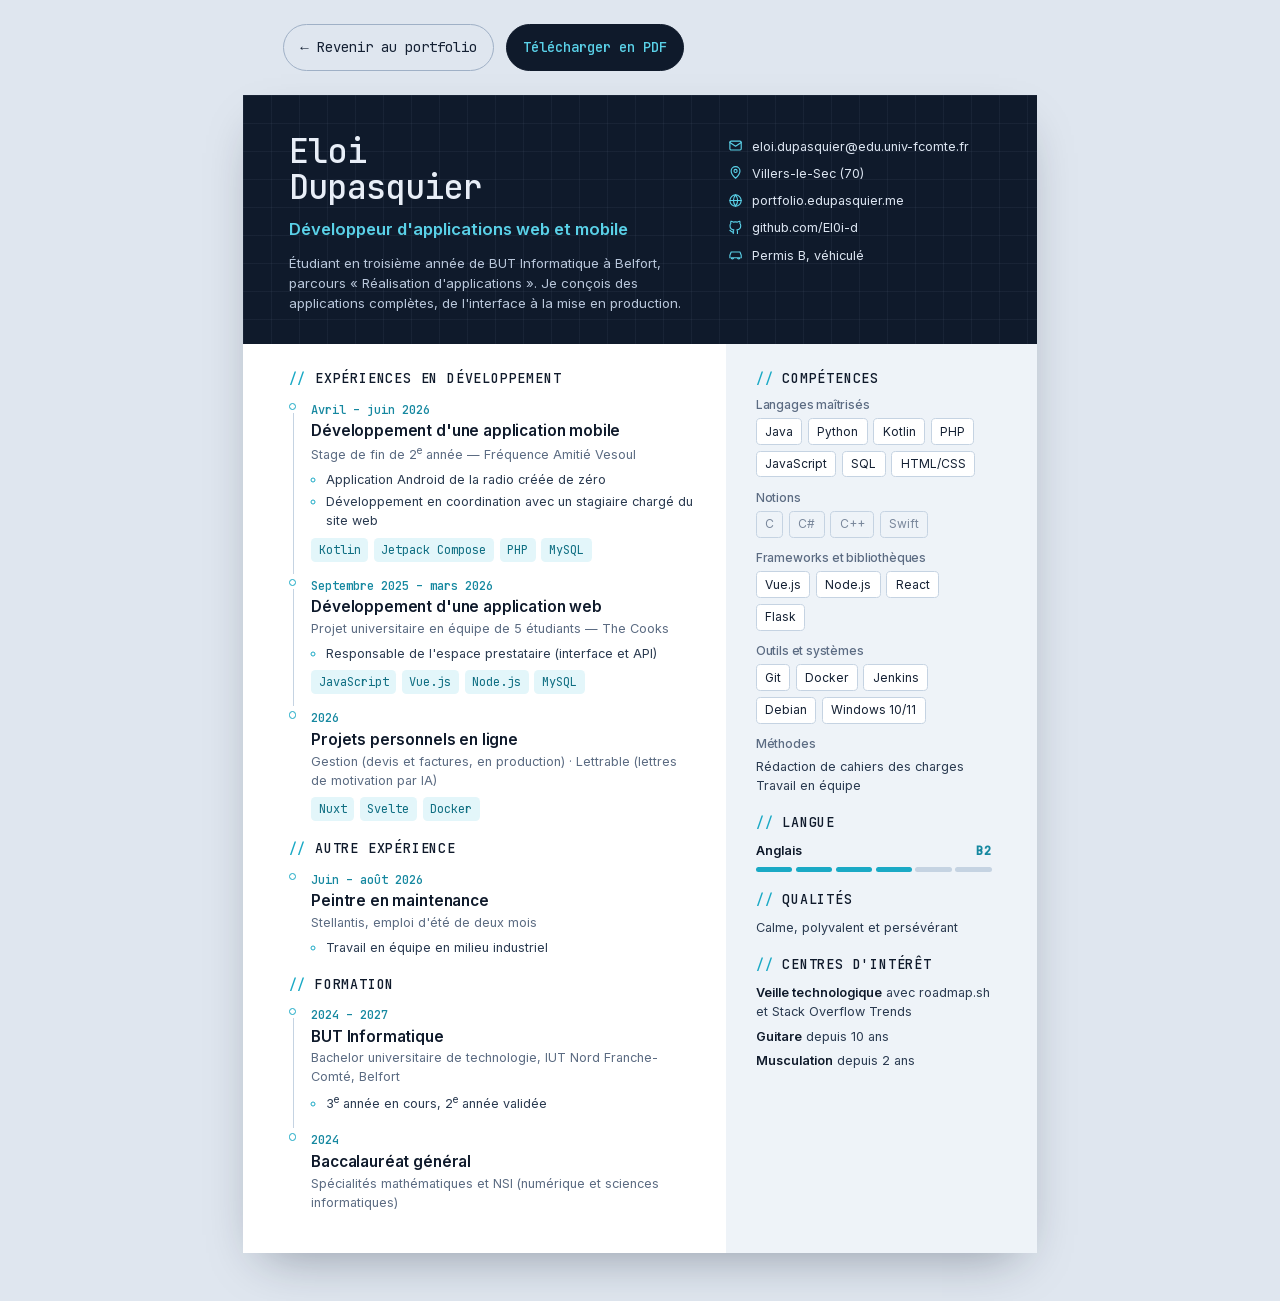
==== commit 4307659b: "Accélère le défilement et allège les polices, ajoute un essai d'en-tête opaque Co-Authored-By: Claud" ====
--- a/cv/index.html
+++ b/cv/index.html
@@ -9,10 +9,7 @@
 <meta name="theme-color" content="#0f1a2b" />
 <link rel="canonical" href="https://portfolio.edupasquier.me/cv/" />
 <link rel="icon" type="image/svg+xml" href="../favicon.svg" />
-<link rel="preconnect" href="https://fonts.googleapis.com" />
-<link rel="preconnect" href="https://fonts.gstatic.com" crossorigin />
-<link href="https://fonts.googleapis.com/css2?family=Inter:wght@400;500;600&family=JetBrains+Mono:wght@400;500&display=swap" rel="stylesheet" />
-<link rel="stylesheet" href="../assets/style.css?v=7" />
+<link rel="stylesheet" href="../assets/style.css?v=9" />
 </head>
 <body class="cv-body">
 <a class="skip-link" href="#cv">Aller au CV</a>
--- a/assets/style.css
+++ b/assets/style.css
@@ -6,6 +6,21 @@
    Peu de cadres : c'est l'espace qui sépare les blocs.
    Tous les réglages visuels sont dans :root.
    ========================================================= */
+
+/* ---------- Polices hébergées sur le site (licence SIL OFL) ----------
+   Aucune requête vers Google Fonts : le texte s'affiche plus tôt et
+   aucune adresse IP de visiteur n'est transmise à un tiers.
+   Fichiers allégés (51 Ko pour les deux) : polices variables limitées aux
+   graisses utilisées, caractères du français et typographie courante
+   seulement. Un caractère absent (rare) s'affiche dans la police du système.
+   Pour ajouter un caractère : voir README, « Polices ». */
+@font-face { font-family: "Inter"; font-style: normal; font-weight: 400 600; font-display: swap;
+  src: url("polices/inter.woff2") format("woff2");
+  unicode-range: U+0020-007E, U+00A0-00FF, U+0152-0153, U+2013-2014, U+2018-201E, U+2022, U+2026, U+202F, U+20AC, U+2122, U+2190-2193, U+2197, U+2265; }
+@font-face { font-family: "JetBrains Mono"; font-style: normal; font-weight: 400 500; font-display: swap;
+  src: url("polices/jetbrains-mono.woff2") format("woff2");
+  unicode-range: U+0020-007E, U+00A0-00FF, U+0152-0153, U+2013-2014, U+2018-201E, U+2022, U+2026, U+202F, U+20AC, U+2122, U+2190-2193, U+2197, U+2265; }
+
 
 :root {
   --bg: #0f1a2b;
@@ -112,6 +127,8 @@
   /* Bordure contrastée (≥ 3:1) : condition pour garder le flou. */
   border-bottom: 1px solid #4f6383;
 }
+/* ESSAI TEMPORAIRE : en-tête opaque (voir anim.js, « essai=entete »). */
+.essai-entete .site-header { -webkit-backdrop-filter: none; backdrop-filter: none; background: var(--bg); }
 @supports not ((backdrop-filter: blur(1px)) or (-webkit-backdrop-filter: blur(1px))) {
   .site-header { background: var(--bg); }
 }
